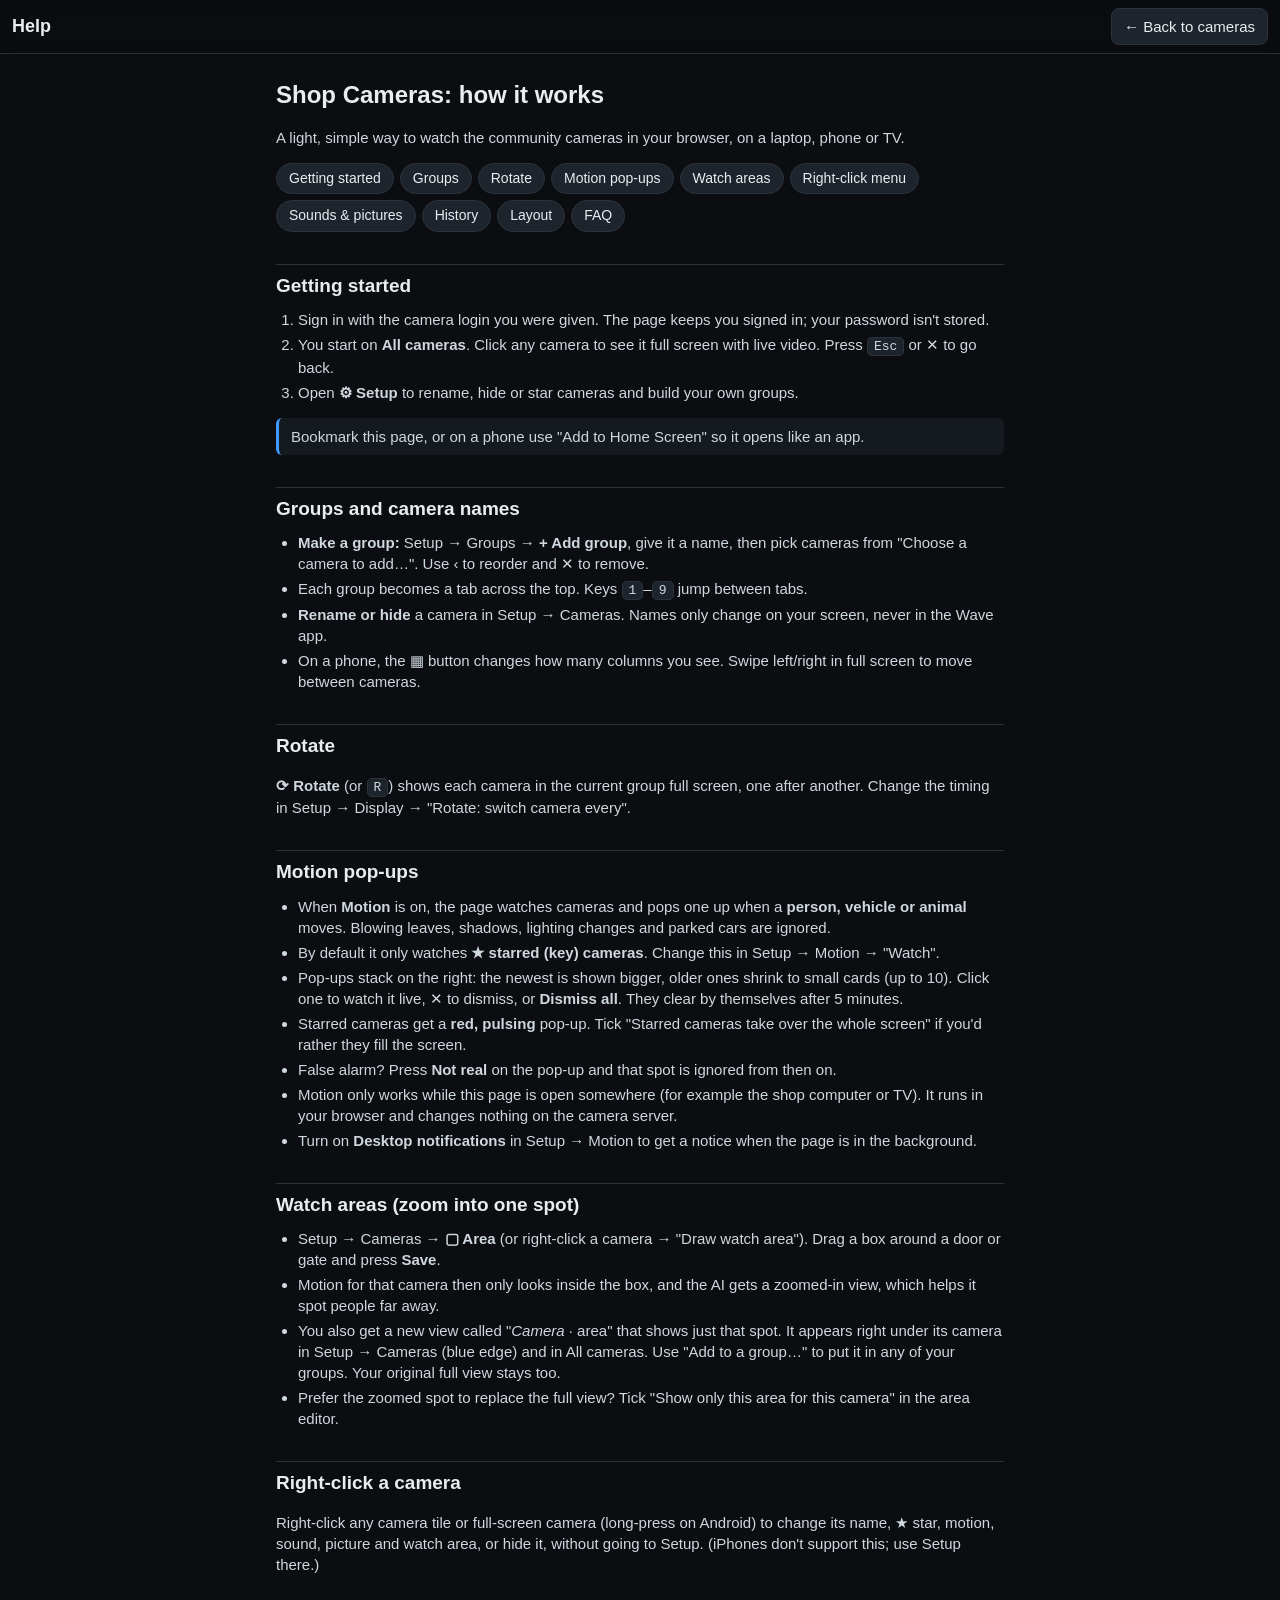
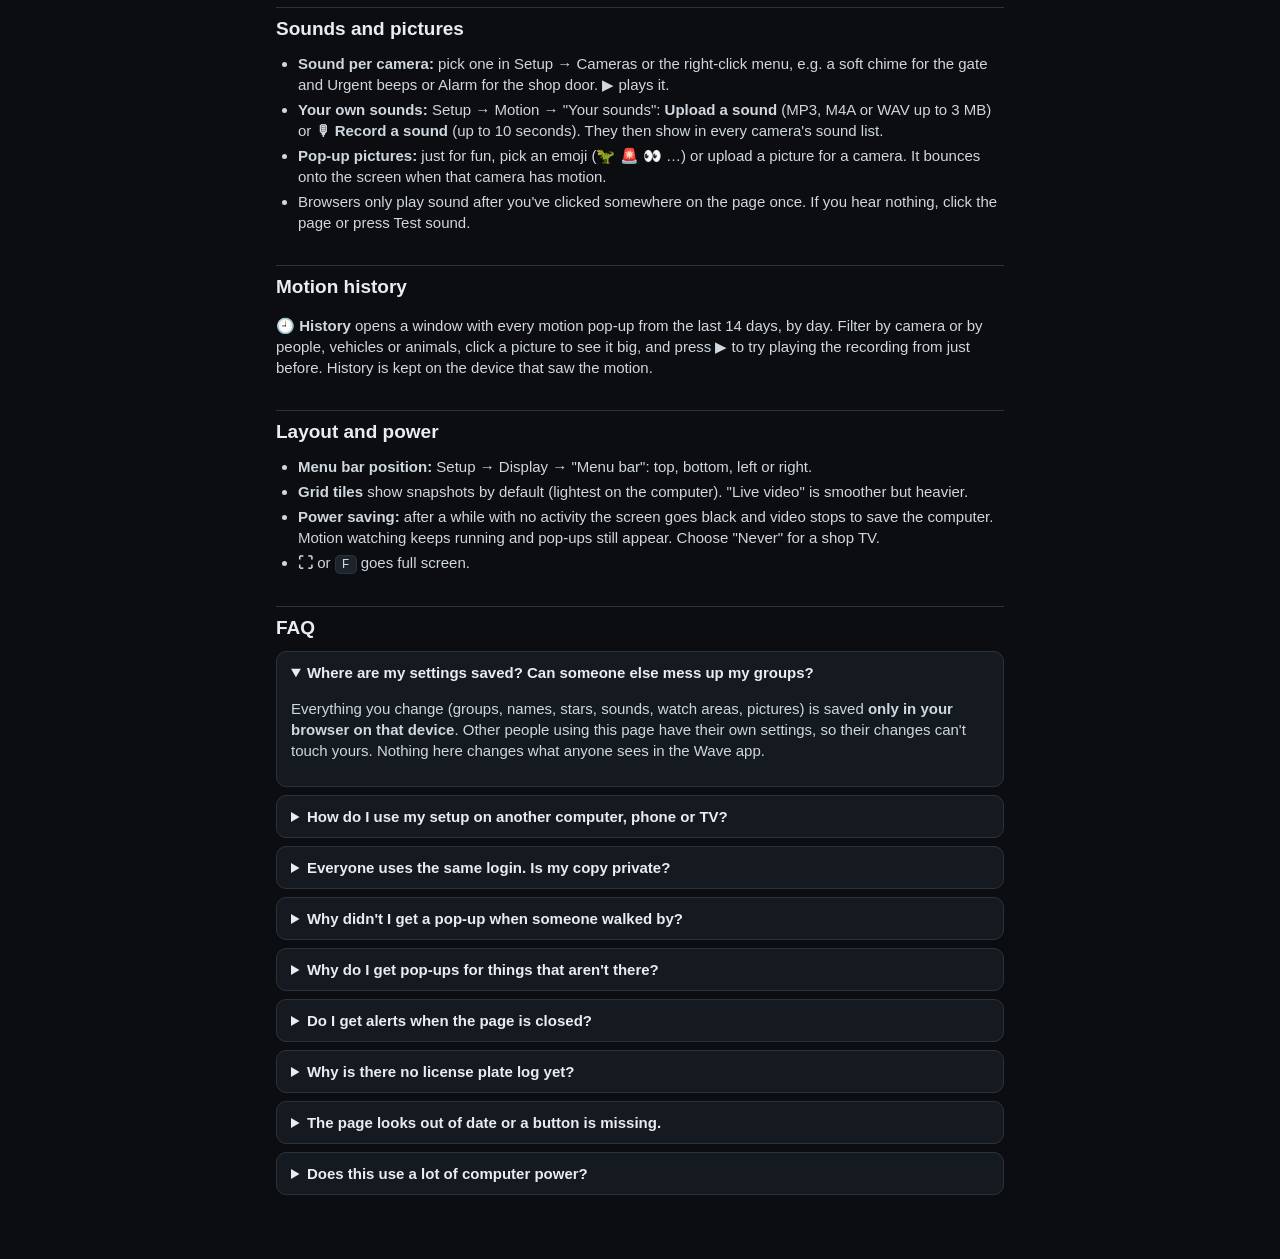
==== help.html @ e05a645a "Add Help and FAQ page, linked from the camera screen and Setup Co-Authored-By: Claude Opus 5.5 <nore" ====
<!doctype html>
<html lang="en">
<head>
<meta charset="utf-8">
<meta name="viewport" content="width=device-width, initial-scale=1, viewport-fit=cover">
<meta name="theme-color" content="#0b0d10">
<title>Help · Shop Cameras</title>
<link rel="stylesheet" href="style.css?v=20261124045635">
<style>
  body { min-height: 100%; }
  .help { max-width: 760px; margin: 0 auto; padding: 16px; padding-bottom: 60px; }
  .help h1 { font-size: 24px; margin: 8px 0 4px; }
  .help h2 { font-size: 19px; margin: 32px 0 10px; padding-top: 8px; border-top: 1px solid var(--line); }
  .help h3 { font-size: 16px; margin: 18px 0 6px; }
  .help p, .help li { color: #cfd7df; }
  .help ul, .help ol { padding-left: 22px; margin: 6px 0; }
  .help li { margin: 4px 0; }
  .help kbd { background: var(--panel-2); border: 1px solid var(--line); border-radius: 5px; padding: 1px 6px; font-size: 13px; }
  .help .toc { display: flex; flex-wrap: wrap; gap: 6px; margin: 12px 0; }
  .help .toc a { background: var(--panel-2); border: 1px solid var(--line); border-radius: 999px; padding: 5px 12px; color: var(--text); text-decoration: none; font-size: 14px; }
  .help .toc a:hover { border-color: var(--accent); }
  .help details { background: var(--panel); border: 1px solid var(--line); border-radius: 10px; padding: 10px 14px; margin: 8px 0; }
  .help summary { cursor: pointer; font-weight: 600; }
  .help details[open] summary { margin-bottom: 6px; }
  .help .note { background: var(--panel); border-left: 3px solid var(--accent); padding: 8px 12px; border-radius: 6px; }
  .help a { color: var(--accent); }
</style>
</head>
<body>
<header class="bar">
  <h2>Help</h2>
  <div class="bar-right"><button type="button" id="back">← Back to cameras</button></div>
</header>
<main class="help">
  <h1>Shop Cameras: how it works</h1>
  <p class="muted">A light, simple way to watch the community cameras in your browser, on a laptop, phone or TV.</p>
  <nav class="toc">
    <a href="#start">Getting started</a><a href="#groups">Groups</a><a href="#rotate">Rotate</a>
    <a href="#motion">Motion pop-ups</a><a href="#areas">Watch areas</a><a href="#menu">Right-click menu</a>
    <a href="#sounds">Sounds &amp; pictures</a><a href="#history">History</a><a href="#layout">Layout</a><a href="#faq">FAQ</a>
  </nav>

  <h2 id="start">Getting started</h2>
  <ol>
    <li>Sign in with the camera login you were given. The page keeps you signed in; your password isn't stored.</li>
    <li>You start on <b>All cameras</b>. Click any camera to see it full screen with live video. Press <kbd>Esc</kbd> or ✕ to go back.</li>
    <li>Open <b>⚙ Setup</b> to rename, hide or star cameras and build your own groups.</li>
  </ol>
  <p class="note">Bookmark this page, or on a phone use "Add to Home Screen" so it opens like an app.</p>

  <h2 id="groups">Groups and camera names</h2>
  <ul>
    <li><b>Make a group:</b> Setup → Groups → <b>+ Add group</b>, give it a name, then pick cameras from "Choose a camera to add…". Use ‹ to reorder and ✕ to remove.</li>
    <li>Each group becomes a tab across the top. Keys <kbd>1</kbd>–<kbd>9</kbd> jump between tabs.</li>
    <li><b>Rename or hide</b> a camera in Setup → Cameras. Names only change on your screen, never in the Wave app.</li>
    <li>On a phone, the ▦ button changes how many columns you see. Swipe left/right in full screen to move between cameras.</li>
  </ul>

  <h2 id="rotate">Rotate</h2>
  <p><b>⟳ Rotate</b> (or <kbd>R</kbd>) shows each camera in the current group full screen, one after another. Change the timing in Setup → Display → "Rotate: switch camera every".</p>

  <h2 id="motion">Motion pop-ups</h2>
  <ul>
    <li>When <b>Motion</b> is on, the page watches cameras and pops one up when a <b>person, vehicle or animal</b> moves. Blowing leaves, shadows, lighting changes and parked cars are ignored.</li>
    <li>By default it only watches <b>★ starred (key) cameras</b>. Change this in Setup → Motion → "Watch".</li>
    <li>Pop-ups stack on the right: the newest is shown bigger, older ones shrink to small cards (up to 10). Click one to watch it live, ✕ to dismiss, or <b>Dismiss all</b>. They clear by themselves after 5 minutes.</li>
    <li>Starred cameras get a <b>red, pulsing</b> pop-up. Tick "Starred cameras take over the whole screen" if you'd rather they fill the screen.</li>
    <li>False alarm? Press <b>Not real</b> on the pop-up and that spot is ignored from then on.</li>
    <li>Motion only works while this page is open somewhere (for example the shop computer or TV). It runs in your browser and changes nothing on the camera server.</li>
    <li>Turn on <b>Desktop notifications</b> in Setup → Motion to get a notice when the page is in the background.</li>
  </ul>

  <h2 id="areas">Watch areas (zoom into one spot)</h2>
  <ul>
    <li>Setup → Cameras → <b>▢ Area</b> (or right-click a camera → "Draw watch area"). Drag a box around a door or gate and press <b>Save</b>.</li>
    <li>Motion for that camera then only looks inside the box, and the AI gets a zoomed-in view, which helps it spot people far away.</li>
    <li>You also get a new view called "<i>Camera</i> · area" that shows just that spot. It appears right under its camera in Setup → Cameras (blue edge) and in All cameras. Use "Add to a group…" to put it in any of your groups. Your original full view stays too.</li>
    <li>Prefer the zoomed spot to replace the full view? Tick "Show only this area for this camera" in the area editor.</li>
  </ul>

  <h2 id="menu">Right-click a camera</h2>
  <p>Right-click any camera tile or full-screen camera (long-press on Android) to change its name, ★ star, motion, sound, picture and watch area, or hide it, without going to Setup. (iPhones don't support this; use Setup there.)</p>

  <h2 id="sounds">Sounds and pictures</h2>
  <ul>
    <li><b>Sound per camera:</b> pick one in Setup → Cameras or the right-click menu, e.g. a soft chime for the gate and Urgent beeps or Alarm for the shop door. ▶ plays it.</li>
    <li><b>Your own sounds:</b> Setup → Motion → "Your sounds": <b>Upload a sound</b> (MP3, M4A or WAV up to 3 MB) or <b>🎙 Record a sound</b> (up to 10 seconds). They then show in every camera's sound list.</li>
    <li><b>Pop-up pictures:</b> just for fun, pick an emoji (🦖 🚨 👀 …) or upload a picture for a camera. It bounces onto the screen when that camera has motion.</li>
    <li>Browsers only play sound after you've clicked somewhere on the page once. If you hear nothing, click the page or press Test sound.</li>
  </ul>

  <h2 id="history">Motion history</h2>
  <p><b>🕘 History</b> opens a window with every motion pop-up from the last 14 days, by day. Filter by camera or by people, vehicles or animals, click a picture to see it big, and press ▶ to try playing the recording from just before. History is kept on the device that saw the motion.</p>

  <h2 id="layout">Layout and power</h2>
  <ul>
    <li><b>Menu bar position:</b> Setup → Display → "Menu bar": top, bottom, left or right.</li>
    <li><b>Grid tiles</b> show snapshots by default (lightest on the computer). "Live video" is smoother but heavier.</li>
    <li><b>Power saving:</b> after a while with no activity the screen goes black and video stops to save the computer. Motion watching keeps running and pop-ups still appear. Choose "Never" for a shop TV.</li>
    <li><b>⛶</b> or <kbd>F</kbd> goes full screen.</li>
  </ul>

  <h2 id="faq">FAQ</h2>
  <details open><summary>Where are my settings saved? Can someone else mess up my groups?</summary>
    <p>Everything you change (groups, names, stars, sounds, watch areas, pictures) is saved <b>only in your browser on that device</b>. Other people using this page have their own settings, so their changes can't touch yours. Nothing here changes what anyone sees in the Wave app.</p>
  </details>
  <details><summary>How do I use my setup on another computer, phone or TV?</summary>
    <p>Setup → Settings storage: type your name and a PIN and press <b>Save my copy to server</b>. On the other device, sign in, type the same name and press <b>Load this name onto this device</b>. Each person gets their own copy, and nobody can replace yours without your PIN. Uploaded sounds and pictures stay on the device you added them on.</p>
  </details>
  <details><summary>Everyone uses the same login. Is my copy private?</summary>
    <p>Others could load a copy of your groups by typing your name, but they can't change or replace your saved copy without your PIN. Because the login is shared, treat the PIN as protection against accidents, not as strong security.</p>
  </details>
  <details><summary>Why didn't I get a pop-up when someone walked by?</summary>
    <p>Check that Motion is on (blue), the camera is starred or "Watch" is set to all cameras, and the camera's Motion box is ticked. People far away can be too small: draw a watch area around where they walk. Setup → Motion → Recent activity shows what the AI saw and why it did or didn't pop up, and "See what the AI sees" tests a camera right away.</p>
  </details>
  <details><summary>Why do I get pop-ups for things that aren't there?</summary>
    <p>Press <b>Not real</b> on the pop-up to ignore that spot. You can also lower the Sensitivity in Setup → Motion, or draw a watch area so only the part you care about is checked.</p>
  </details>
  <details><summary>Do I get alerts when the page is closed?</summary>
    <p>Not yet. Motion is checked by this page while it's open. Keep it open on one computer or TV (power saving still watches for motion). Phone alerts while closed would need a change on the camera server.</p>
  </details>
  <details><summary>Why is there no license plate log yet?</summary>
    <p>The front gate camera can read plates, but that feature is switched off on the Wave server, and the shared login isn't allowed to turn it on. Once the server's administrator enables the camera's analytics plugin, a plate log and alerts for chosen plates can be added here.</p>
  </details>
  <details><summary>The page looks out of date or a button is missing.</summary>
    <p>The page updates itself within 5 minutes of a new version (unless Setup is open). You can also just refresh the page.</p>
  </details>
  <details><summary>Does this use a lot of computer power?</summary>
    <p>Snapshot tiles and motion on starred cameras are light. Live video tiles and watching all cameras use more. If the fan spins up, switch tiles to Snapshots and watch only starred cameras.</p>
  </details>
</main>
<script>document.getElementById('back').onclick = () => { if (window.opener) window.close(); else location.href = './'; };</script>
</body>
</html>
---- style.css ----
:root {
  --bg: #0b0d10;
  --panel: #151a20;
  --panel-2: #1d242c;
  --line: #2a333d;
  --text: #e8edf2;
  --muted: #8b97a3;
  --accent: #3d9bff;
  --alert: #ff3b30;
  --ok: #34c759;
  --warn: #ffcc00;
  color-scheme: dark;
}
* { box-sizing: border-box; }
html, body { margin: 0; height: 100%; background: var(--bg); color: var(--text);
  font: 15px/1.4 -apple-system, BlinkMacSystemFont, "Segoe UI", Roboto, sans-serif; }
[hidden] { display: none !important; }
button, input, select { font: inherit; color: inherit; }
button { background: var(--panel-2); border: 1px solid var(--line); border-radius: 8px;
  padding: 7px 12px; cursor: pointer; white-space: nowrap; }
button:hover { border-color: var(--accent); }
button.primary { background: var(--accent); border-color: var(--accent); color: #fff; font-weight: 600; }
button.danger { border-color: #6b2a2a; color: #ff8a80; }
button.toggle.on { background: var(--accent); border-color: var(--accent); color: #fff; }
input, select { background: var(--bg); border: 1px solid var(--line); border-radius: 8px; padding: 8px 10px; }
input:focus, select:focus { outline: 2px solid var(--accent); outline-offset: -1px; }
.muted { color: var(--muted); }
.error { color: #ff8a80; }
.screen { min-height: 100%; }
.mt { margin-top: 20px; }

/* Login */
#login { display: grid; place-items: center; padding: 16px; }
.card { width: 100%; max-width: 420px; background: var(--panel); border: 1px solid var(--line);
  border-radius: 14px; padding: 24px; display: grid; gap: 14px; }
.card h1 { margin: 0; font-size: 24px; }
.card label { display: grid; gap: 6px; font-weight: 600; }
.card p { margin: 0; }

/* Top bar */
.bar { position: sticky; top: 0; z-index: 5; display: flex; align-items: center; gap: 10px;
  padding: 8px 12px; background: rgba(11,13,16,.92); backdrop-filter: blur(6px);
  border-bottom: 1px solid var(--line); }
.bar h2 { margin: 0; font-size: 18px; }
.bar-right { margin-left: auto; display: flex; gap: 8px; }
.tabs { display: flex; gap: 6px; overflow-x: auto; scrollbar-width: none; min-width: 0; }
.tabs button { border-radius: 999px; }
.tabs button.active { background: var(--text); color: var(--bg); border-color: var(--text); font-weight: 600; }

/* Grid */
#viewer { display: flex; flex-direction: column; height: 100vh; height: 100dvh; }
.grid { flex: 1; display: grid; gap: 4px; padding: 4px; min-height: 0;
  grid-template-columns: repeat(var(--cols, 3), 1fr); grid-auto-rows: 1fr; }
.grid.scroll { overflow-y: auto; grid-auto-rows: auto; }
.grid.scroll .tile { aspect-ratio: 16 / 9; }
.tile { position: relative; background: #000; border-radius: 6px; overflow: hidden; cursor: pointer;
  min-height: 0; border: 2px solid transparent; transition: border-color .2s; }
.tile img, .tile video { width: 100%; height: 100%; object-fit: contain; display: block; }
.tile-label { position: absolute; left: 0; right: 0; bottom: 0; display: flex; align-items: center; gap: 8px;
  padding: 18px 10px 6px; background: linear-gradient(transparent, rgba(0,0,0,.75));
  font-weight: 600; font-size: clamp(12px, 1.3vw, 18px); pointer-events: none; }
.tile-name { overflow: hidden; text-overflow: ellipsis; white-space: nowrap; }
.tile-dot { width: 8px; height: 8px; border-radius: 50%; background: var(--muted); flex: none; }
.tile.ok .tile-dot { background: var(--ok); }
.tile.err .tile-dot { background: var(--alert); }
.tile.motion { border-color: var(--warn); }
.empty { grid-column: 1 / -1; align-self: center; text-align: center; color: var(--muted); padding: 40px; }
.status { position: fixed; left: 50%; bottom: 16px; transform: translateX(-50%); background: var(--panel-2);
  border: 1px solid var(--line); padding: 8px 14px; border-radius: 999px; z-index: 30; }

/* Single camera */
.single { position: fixed; inset: 0; background: #000; z-index: 20; }
.single video, .single img { position: absolute; inset: 0; width: 100%; height: 100%; object-fit: contain; }
.single img { z-index: 1; }
.single video { z-index: 2; opacity: 0; }
.single video.show { opacity: 1; }
.single-top { z-index: 3; position: absolute; top: 0; left: 0; right: 0; display: flex; align-items: center; gap: 8px;
  padding: 10px 12px; background: linear-gradient(rgba(0,0,0,.7), transparent); }
.single-name { font-size: clamp(16px, 2.2vw, 30px); font-weight: 700; }
.spacer { flex: 1; }
.single-top button { background: rgba(0,0,0,.5); font-size: 18px; }
.badge { background: var(--alert); color: #fff; padding: 3px 10px; border-radius: 999px; font-weight: 700; }

/* Setup */
.setup-body { max-width: 980px; margin: 0 auto; padding: 16px; display: grid; gap: 16px; }
.panel { background: var(--panel); border: 1px solid var(--line); border-radius: 12px; padding: 16px; }
.panel h3 { margin: 0 0 6px; }
.panel p { margin: 0 0 12px; }
.row-fields { display: flex; flex-wrap: wrap; gap: 16px; }
.row-fields label { display: grid; gap: 6px; font-weight: 600; }
.row-btns { display: flex; flex-wrap: wrap; gap: 10px; align-items: center; }
.filter { width: 100%; margin-bottom: 10px; }

.group { border: 1px solid var(--line); border-radius: 10px; padding: 12px; margin-bottom: 10px; background: var(--panel-2); }
.group-head { display: flex; flex-wrap: wrap; gap: 8px; align-items: center; }
.group-head input.gname { flex: 1; min-width: 160px; font-weight: 600; }
.group-cams { display: flex; flex-wrap: wrap; gap: 6px; margin-top: 10px; }
.chip { display: inline-flex; align-items: center; gap: 6px; background: var(--bg); border: 1px solid var(--line);
  border-radius: 999px; padding: 4px 6px 4px 10px; font-size: 13px; }
.chip button { padding: 0 6px; border: 0; background: transparent; color: var(--muted); }
.group-add { margin-top: 10px; display: flex; gap: 8px; flex-wrap: wrap; }
.group-add select { flex: 1; min-width: 180px; }

.cam-table { display: grid; gap: 6px; max-height: 60vh; overflow-y: auto; }
.cam-row { display: grid; grid-template-columns: 96px 1fr auto auto; gap: 10px; align-items: center;
  padding: 6px; border-radius: 8px; background: var(--panel-2); }
.cam-row img { width: 96px; height: 54px; object-fit: cover; border-radius: 4px; background: #000; }
.cam-row .names { display: grid; gap: 4px; min-width: 0; }
.cam-row .names input { width: 100%; }
.cam-row .orig { font-size: 12px; color: var(--muted); }
.cam-row label { display: flex; align-items: center; gap: 4px; font-size: 13px; white-space: nowrap; }
.cam-row.hidden-cam { opacity: .5; }

}
.tile.offline { opacity: .45; }

.cam-row .flags { display: grid; gap: 4px; }
.row-fields label.check { display: flex; align-items: center; gap: 6px; align-self: end; padding-bottom: 8px; }
#btnTestAlert { align-self: end; }

/* Motion pop-ups */
.popups { position: fixed; right: 12px; top: 64px; bottom: 12px; z-index: 25; display: flex; flex-direction: column; gap: 6px;
  width: min(360px, 40vw); pointer-events: none; overflow-y: auto; scrollbar-width: none; }
.popups::-webkit-scrollbar { display: none; }
.popup { pointer-events: auto; background: #000; border: 3px solid var(--warn); border-radius: 10px; overflow: hidden;
  cursor: pointer; box-shadow: 0 8px 30px rgba(0,0,0,.6); }
.popup.key { border-color: var(--alert); }
.popup canvas { display: block; width: 100%; height: auto; }
.popup-bar { display: flex; align-items: center; gap: 8px; padding: 6px 8px; background: rgba(0,0,0,.85); font-weight: 600; }
.popup-name { overflow: hidden; text-overflow: ellipsis; white-space: nowrap; }
.popup-label { color: var(--warn); white-space: nowrap; }
.popup-x { padding: 2px 8px; }
.popup.flash { animation: pop .5s ease-out; }
@keyframes pop { from { transform: scale(1.04); box-shadow: 0 0 0 6px rgba(255,204,0,.5); } to { transform: none; } }

/* Key camera full-screen alert */
.single.alerting::after { content: ""; position: absolute; inset: 0; z-index: 4; pointer-events: none;
  border: 8px solid var(--alert); animation: alertPulse 1s ease-in-out infinite; }
.single.alerting .badge { font-size: clamp(16px, 2vw, 26px); }
@keyframes alertPulse { 50% { border-color: rgba(255,59,48,.25); } }

/* ---------- Phones and touch ---------- */
html { -webkit-text-size-adjust: 100%; }
body { overscroll-behavior: none; }
button { touch-action: manipulation; -webkit-tap-highlight-color: transparent; }
.bar { padding-top: max(8px, env(safe-area-inset-top)); padding-left: max(12px, env(safe-area-inset-left));
  padding-right: max(12px, env(safe-area-inset-right)); }
.tabs { flex: 1; -webkit-overflow-scrolling: touch; }
.grid { padding-left: max(4px, env(safe-area-inset-left)); padding-right: max(4px, env(safe-area-inset-right));
  padding-bottom: max(4px, env(safe-area-inset-bottom)); }
.grid.scroll { overflow-y: auto; -webkit-overflow-scrolling: touch; align-content: start; }
.grid.scroll .tile { aspect-ratio: 4 / 3; }
.grid.phone .tile img, .grid.phone .tile video { object-fit: cover; }
.single-top { padding-top: max(10px, env(safe-area-inset-top)); padding-left: max(12px, env(safe-area-inset-left));
  padding-right: max(12px, env(safe-area-inset-right)); }
.popups { bottom: max(12px, env(safe-area-inset-bottom)); right: max(12px, env(safe-area-inset-right)); }
.popups:not(:has(.popup)) { bottom: auto; }

@media (hover: none) {
  .tile { border-width: 2px; }
  button:hover { border-color: var(--line); }
}

@media (max-width: 760px), (max-height: 500px) {
  .bar { gap: 6px; padding-bottom: 6px; }
  .bar .lbl { display: none; }
  .bar-right { gap: 6px; }
  .bar-right button { min-width: 40px; min-height: 38px; padding: 6px 10px; font-size: 17px; }
  .tabs button { min-height: 38px; font-size: 14px; padding: 6px 12px; }
  .tile-label { font-size: 13px; padding: 14px 8px 5px; }
  .grid { gap: 3px; padding-top: 3px; }
  .single-top button { min-width: 44px; min-height: 44px; }
  .single-top #singlePrev, .single-top #singleNext { display: none; }
  .single-name { font-size: 18px; }
  .popups { width: min(250px, 62vw); gap: 5px; top: 56px; }
  .popup-bar { font-size: 13px; padding: 4px 6px; }
  .setup-body { padding: 10px; gap: 10px; }
  .panel { padding: 12px; }
  .row-fields { gap: 12px; }
  .row-fields label { width: 100%; }
  .row-fields label.check { width: auto; padding-bottom: 0; }
  .row-fields select { width: 100%; }
  input, select { font-size: 16px; }   /* stops iOS zooming into fields */
  .cam-row { display: flex; flex-wrap: wrap; gap: 8px; }
  .cam-row img { width: 80px; height: 60px; }
  .cam-row .names { flex: 1; min-width: 150px; }
  .cam-row .flags { display: flex; gap: 14px; }
  .cam-row > label, .cam-row .flags label { min-height: 32px; }
  .cam-row .flags, .cam-row > label { margin-left: 88px; }
  .cam-row > label { margin-left: 0; }
  .group-head input.gname { min-width: 100%; }
}

.grid.scroll { grid-auto-rows: var(--rowH, 200px); }
.grid.scroll .tile { aspect-ratio: auto; }
@media (max-width: 520px) and (orientation: portrait) {
  .bar { flex-wrap: wrap; }
  .bar-right { order: 1; margin-left: auto; }
  .tabs { order: 2; flex-basis: 100%; }
}

.motion-log { margin-top: 8px; max-height: 260px; overflow-y: auto; font-size: 13px; display: grid; gap: 2px; }
.log-row { color: var(--muted); padding: 3px 6px; border-radius: 4px; }
.log-row.hit { color: var(--text); background: rgba(255,204,0,.12); }
summary { cursor: pointer; font-weight: 600; }

.popup-time { color: var(--muted); font-size: 12px; white-space: nowrap; font-weight: 500; }
.popups-clear { pointer-events: auto; align-self: flex-end; background: rgba(0,0,0,.8); }
.popup-ignore { padding: 2px 8px; font-size: 12px; }
.ai-canvas { display: block; width: 100%; height: auto; margin-top: 10px; border-radius: 8px; background: #000; }
#aiTest select { flex: 1; min-width: 180px; }

/* Power saving */
.sleep { position: fixed; inset: 0; z-index: 22; background: #000; display: grid; place-items: center; text-align: center;
  color: #5c6670; font-size: 15px; line-height: 1.6; cursor: none; }
.sleep-title { font-size: 20px; font-weight: 700; color: #7b8792; }

/* Watch areas */
.stage { position: absolute; inset: 0; }
.stage.zoomed { inset: auto; left: 50%; top: 50%; transform: translate(-50%, -50%); overflow: hidden;
  width: min(100vw, calc(100vh * var(--ar))); height: min(100vh, calc(100vw / var(--ar))); }
.stage.zoomed > img, .stage.zoomed > video { inset: auto; left: var(--zl); top: var(--zt); width: var(--zw); height: var(--zh); object-fit: fill; }
.carea { padding: 4px 10px; font-size: 13px; }
.carea.on { border-color: var(--accent); color: var(--accent); }
.zone-ed { position: fixed; inset: 0; z-index: 30; background: rgba(0,0,0,.8); display: grid; place-items: center; padding: 12px; }
.zone-card { width: min(1000px, 100%); max-height: 100%; overflow: auto; background: var(--panel); border: 1px solid var(--line);
  border-radius: 12px; padding: 14px; display: grid; gap: 10px; }
.zone-head { display: flex; flex-wrap: wrap; gap: 8px; align-items: center; }
.zone-card p { margin: 0; }
.zone-stage { position: relative; width: 100%; aspect-ratio: 4 / 3; max-height: 70vh; margin: 0 auto; background: #000;
  touch-action: none; cursor: crosshair; user-select: none; -webkit-user-select: none; border-radius: 6px; overflow: hidden; }
.zone-stage img { position: absolute; inset: 0; width: 100%; height: 100%; object-fit: fill; pointer-events: none; -webkit-user-drag: none; }
.zone-rect { position: absolute; border: 3px solid var(--warn); box-shadow: 0 0 0 9999px rgba(0,0,0,.55); pointer-events: none; }
.zone-card label.check { display: flex; gap: 8px; align-items: center; }

.csound { display: inline-flex; gap: 4px; align-items: center; }
.csound select { padding: 4px 6px; font-size: 13px; max-width: 190px; }
.cplay { padding: 4px 8px; font-size: 12px; }
.upload-btn { display: inline-block; background: var(--panel-2); border: 1px solid var(--line); border-radius: 8px; padding: 7px 12px; cursor: pointer; }
.upload-btn:hover { border-color: var(--accent); }

/* Pop-up stack: newest picture-in-picture, older ones as compact cards */
.popup { flex: none; }
.popup.key { animation: keyPulse 1.2s ease-in-out infinite; }
@keyframes keyPulse { 50% { border-color: rgba(255,59,48,.35); box-shadow: 0 0 0 4px rgba(255,59,48,.35), 0 8px 30px rgba(0,0,0,.6); } }
.popup ~ .popup { display: grid; grid-template-columns: 96px 1fr; align-items: center; border-width: 2px; }
.popup ~ .popup canvas { width: 96px; height: 54px; object-fit: cover; }
.popup ~ .popup .popup-bar { flex-wrap: wrap; row-gap: 0; padding: 3px 6px; font-size: 12px; background: none; }
.popup ~ .popup .popup-bar .spacer { display: none; }
.popup ~ .popup .popup-name { flex: 1 1 100%; }
.popup ~ .popup .popup-ignore { padding: 1px 6px; font-size: 11px; }
.popup ~ .popup .popup-x { padding: 1px 6px; margin-left: auto; }
.popups-clear { flex: none; }

/* Menu bar position (Setup → Display) */
body[data-bar="bottom"] #viewer { flex-direction: column-reverse; }
body[data-bar="bottom"] #viewer .bar { border-bottom: 0; border-top: 1px solid var(--line);
  padding-bottom: max(8px, env(safe-area-inset-bottom)); padding-top: 8px; }
body[data-bar="bottom"] .popups { top: 12px; bottom: 72px; }
body[data-bar="left"] #viewer { flex-direction: row; }
body[data-bar="right"] #viewer { flex-direction: row-reverse; }
body[data-bar="left"] #viewer .bar, body[data-bar="right"] #viewer .bar {
  flex-direction: column; align-items: stretch; flex-wrap: nowrap; width: clamp(64px, 16vw, 180px); flex: none;
  border-bottom: 0; overflow-y: auto; scrollbar-width: none; }
body[data-bar="left"] #viewer .bar { border-right: 1px solid var(--line); }
body[data-bar="right"] #viewer .bar { border-left: 1px solid var(--line); }
body[data-bar="left"] #viewer .tabs, body[data-bar="right"] #viewer .tabs { flex-direction: column; flex: 1 1 auto; overflow-y: auto; order: 0; flex-basis: auto; }
body[data-bar="left"] #viewer .tabs button, body[data-bar="right"] #viewer .tabs button { border-radius: 10px; text-align: left; white-space: normal; }
body[data-bar="left"] #viewer .bar-right, body[data-bar="right"] #viewer .bar-right { flex-direction: column; margin: 0; order: 0; }
body[data-bar="left"] #viewer .bar-right button, body[data-bar="right"] #viewer .bar-right button { text-align: left; }
body[data-bar="left"] #viewer .grid, body[data-bar="right"] #viewer .grid { flex: 1; min-width: 0; }
body[data-bar="right"] .popups { right: calc(clamp(64px, 16vw, 180px) + 12px); top: 12px; }

/* Right-click camera menu */
.cam-menu { position: fixed; z-index: 40; width: min(330px, calc(100vw - 16px)); background: var(--panel); border: 1px solid var(--line);
  border-radius: 12px; padding: 10px 12px; box-shadow: 0 12px 40px rgba(0,0,0,.6); display: grid; gap: 8px; font-size: 14px; }
.cm-title { font-weight: 700; font-size: 15px; }
.cm-row { display: grid; grid-template-columns: 64px 1fr; align-items: center; gap: 8px; }
.cm-row input[type=text], .cm-row select { width: 100%; min-width: 0; }
.cm-check { grid-template-columns: auto 1fr; justify-content: start; }
.cm-inline { display: flex; gap: 4px; min-width: 0; }
.cm-inline select { flex: 1; }
.cm-btns { display: flex; flex-wrap: wrap; gap: 6px; }
.cm-btns button { padding: 5px 10px; font-size: 13px; }

/* Recording + pictures */
#soundRec.rec { border-color: var(--alert); color: var(--alert); }
.pic-chip img { width: 36px; height: 36px; object-fit: cover; border-radius: 6px; }
.cpic { padding: 4px 6px; font-size: 13px; max-width: 170px; }
.fun-pic { position: fixed; z-index: 30; left: 50%; top: 50%; transform: translate(-50%, -50%); max-width: min(60vw, 520px);
  background: rgba(0,0,0,.85); border: 3px solid var(--warn); border-radius: 16px; padding: 10px; text-align: center; cursor: pointer;
  box-shadow: 0 20px 60px rgba(0,0,0,.7); }
.fun-pic img { display: block; max-width: 100%; max-height: 50vh; margin: 0 auto; border-radius: 10px; }
.fun-cap { margin-top: 6px; font-weight: 700; color: var(--warn); }
.fun-pic.in { animation: funIn .6s cubic-bezier(.2, 1.6, .4, 1); }
@keyframes funIn { from { transform: translate(-50%, -50%) scale(.2) rotate(-12deg); opacity: 0; } to { transform: translate(-50%, -50%) scale(1); opacity: 1; } }

.area-row { margin-left: 24px; border-left: 3px solid var(--accent); padding-left: 8px; }
.area-row .area-btns { display: flex; gap: 6px; }
.area-row select { padding: 4px 6px; font-size: 13px; }
.flash-row { animation: flashRow 1.6s ease-out; }
@keyframes flashRow { from { background: rgba(64,156,255,.35); } to { background: transparent; } }
.fun-emoji { font-size: min(40vmin, 260px); line-height: 1.1; padding: 0 20px; }
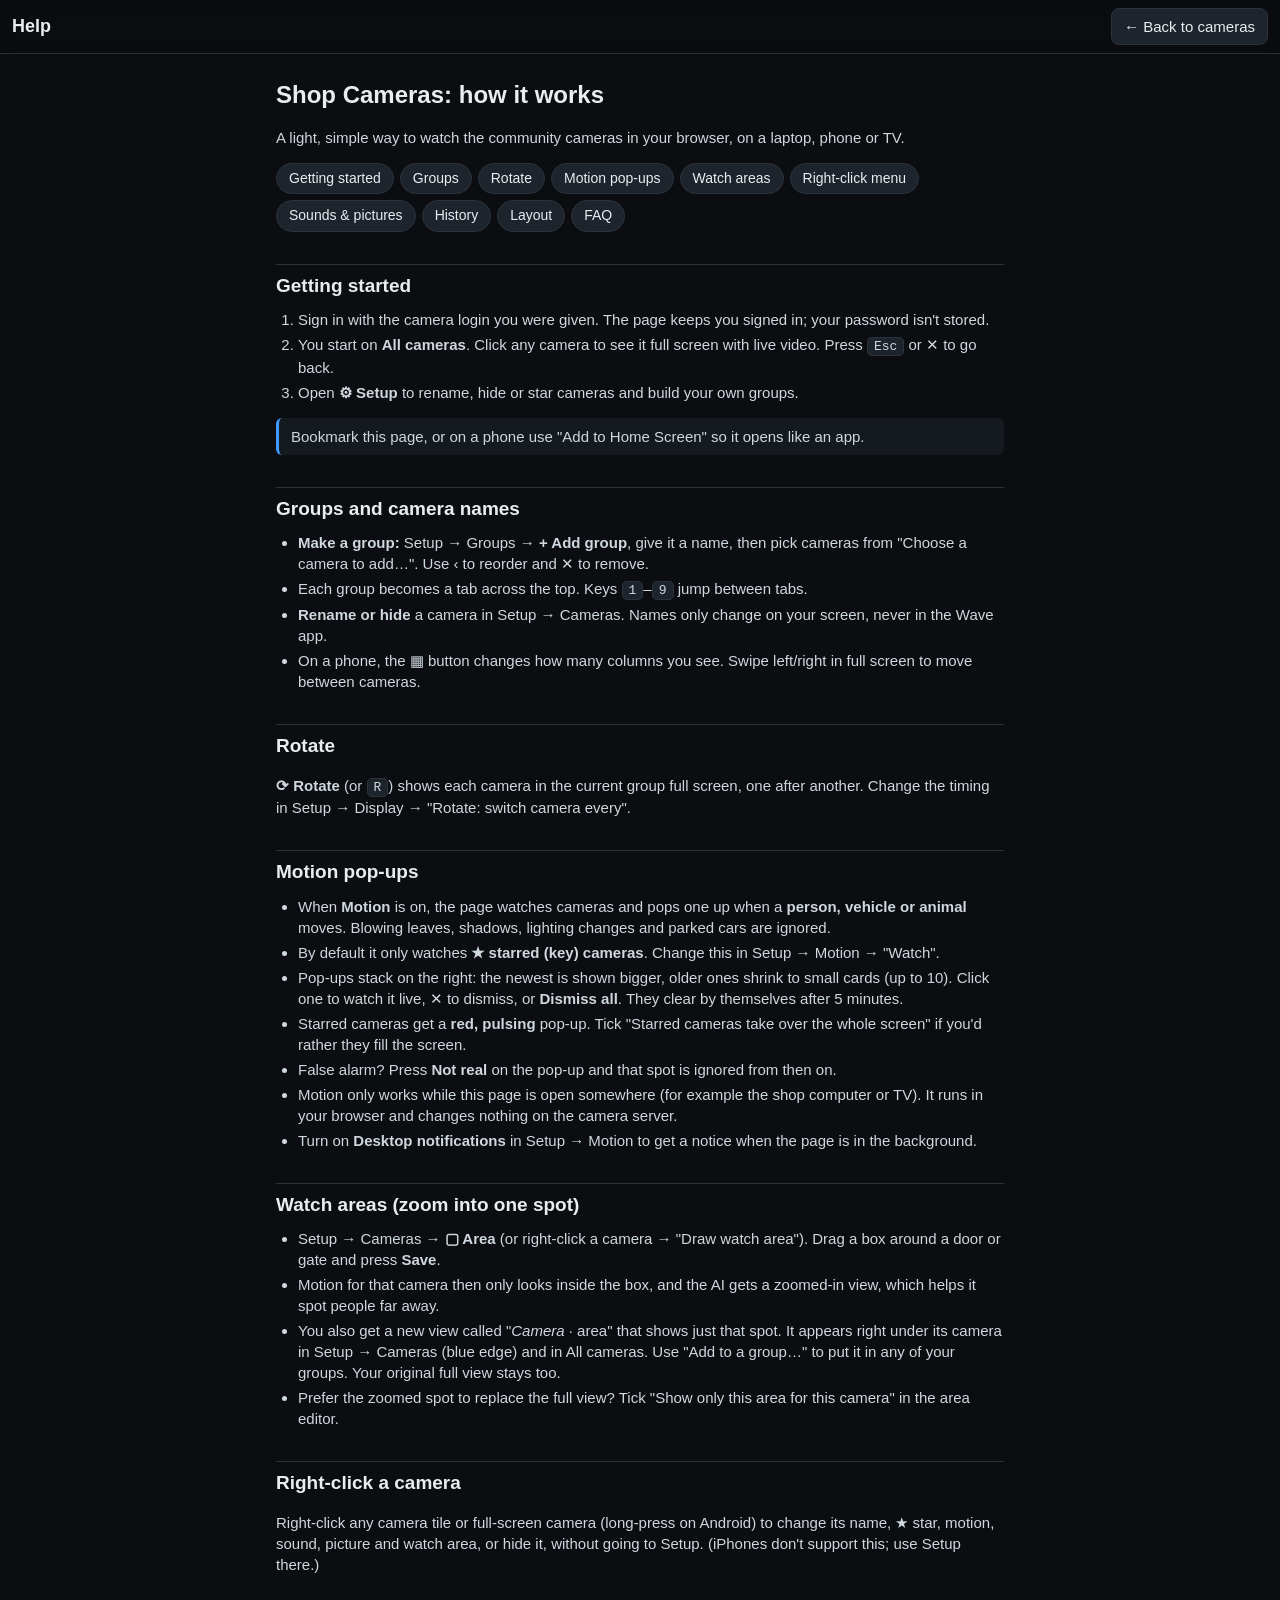
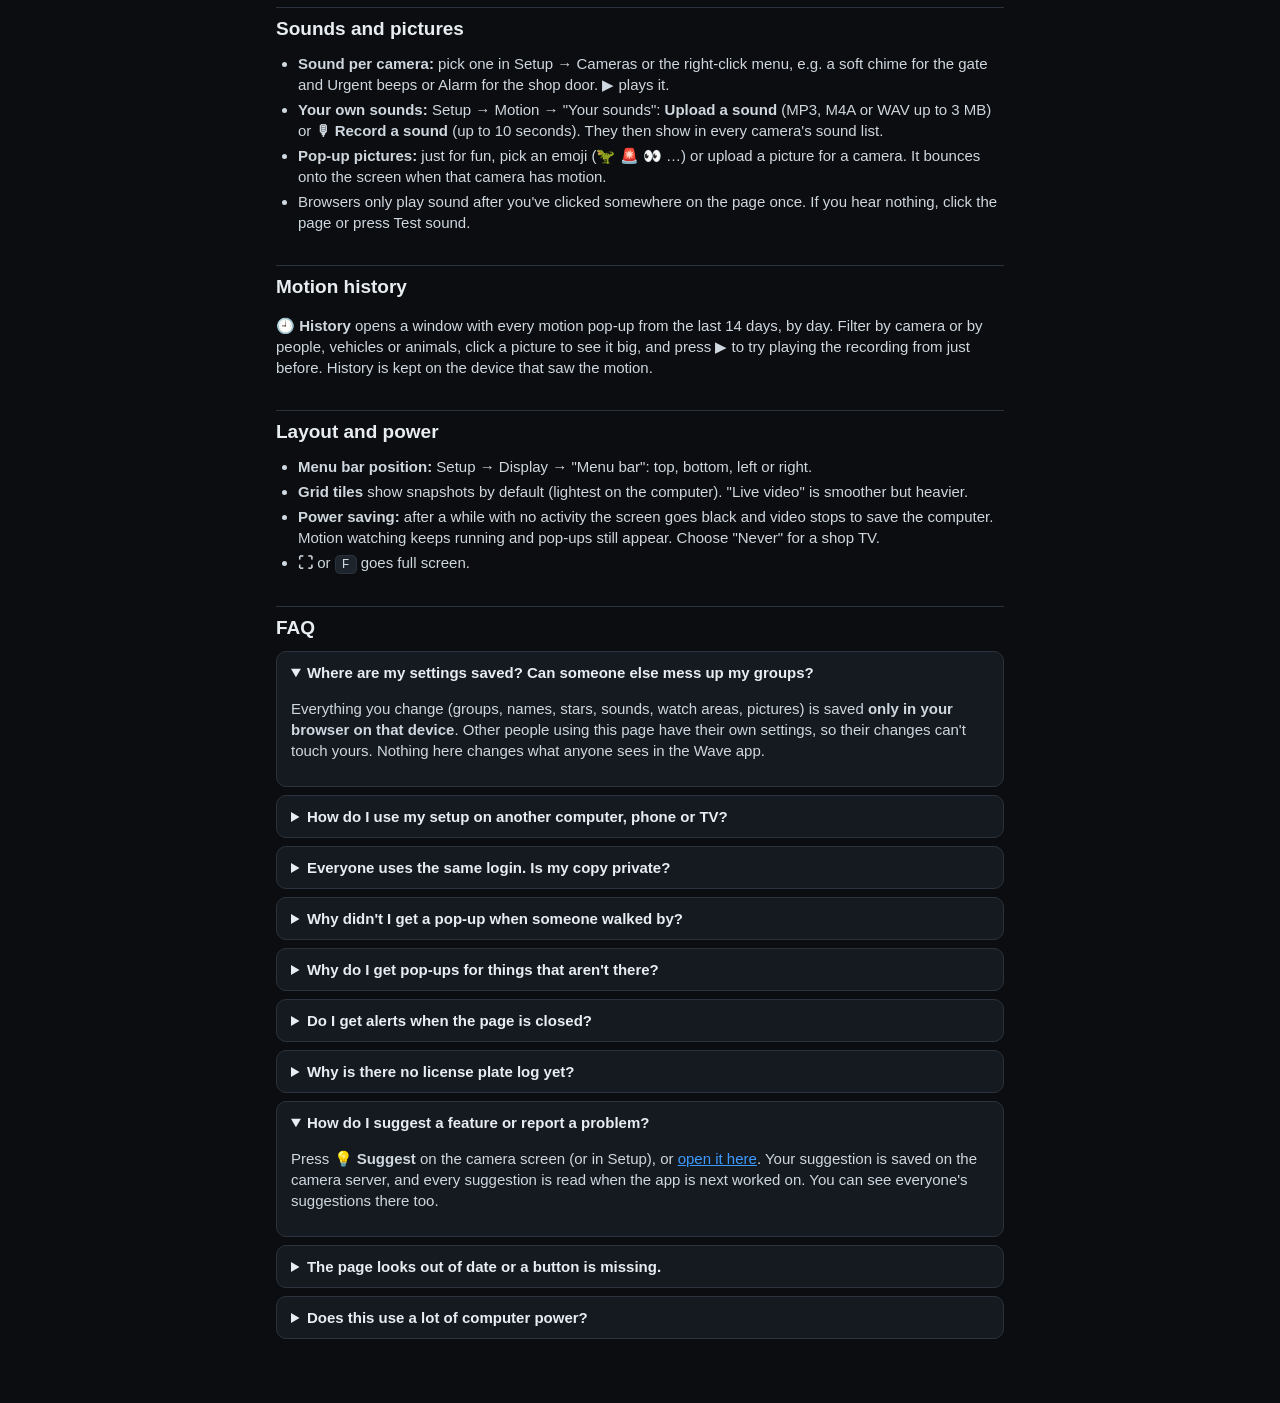
==== commit 9f174bbe: "Suggest a feature or change: saved per suggestion as server Stored Files, with a shared list Co-Auth" ====
--- a/help.html
+++ b/help.html
@@ -5,7 +5,7 @@
 <meta name="viewport" content="width=device-width, initial-scale=1, viewport-fit=cover">
 <meta name="theme-color" content="#0b0d10">
 <title>Help · Shop Cameras</title>
-<link rel="stylesheet" href="style.css?v=20261124045635">
+<link rel="stylesheet" href="style.css?v=20261124050338">
 <style>
   body { min-height: 100%; }
   .help { max-width: 760px; margin: 0 auto; padding: 16px; padding-bottom: 60px; }
@@ -122,6 +122,9 @@
   <details><summary>Why is there no license plate log yet?</summary>
     <p>The front gate camera can read plates, but that feature is switched off on the Wave server, and the shared login isn't allowed to turn it on. Once the server's administrator enables the camera's analytics plugin, a plate log and alerts for chosen plates can be added here.</p>
   </details>
+  <details open><summary>How do I suggest a feature or report a problem?</summary>
+    <p>Press <b>💡 Suggest</b> on the camera screen (or in Setup), or <a href="./#suggest">open it here</a>. Your suggestion is saved on the camera server, and every suggestion is read when the app is next worked on. You can see everyone's suggestions there too.</p>
+  </details>
   <details><summary>The page looks out of date or a button is missing.</summary>
     <p>The page updates itself within 5 minutes of a new version (unless Setup is open). You can also just refresh the page.</p>
   </details>
--- a/style.css
+++ b/style.css
@@ -301,3 +301,12 @@
 .flash-row { animation: flashRow 1.6s ease-out; }
 @keyframes flashRow { from { background: rgba(64,156,255,.35); } to { background: transparent; } }
 .fun-emoji { font-size: min(40vmin, 260px); line-height: 1.1; padding: 0 20px; }
+
+/* Suggestions */
+.sg-card { width: min(720px, 100%); display: grid; gap: 10px; }
+.sg-form { display: grid; gap: 10px; }
+.sg-form textarea { width: 100%; font: inherit; color: inherit; background: var(--panel-2); border: 1px solid var(--line); border-radius: 8px; padding: 8px 10px; resize: vertical; }
+.sg-list { display: grid; gap: 8px; }
+.sg-item { background: var(--panel-2); border: 1px solid var(--line); border-radius: 8px; padding: 8px 10px; }
+.sg-head { font-size: 12px; color: var(--muted); margin-bottom: 2px; }
+.sg-text { white-space: pre-wrap; word-break: break-word; }
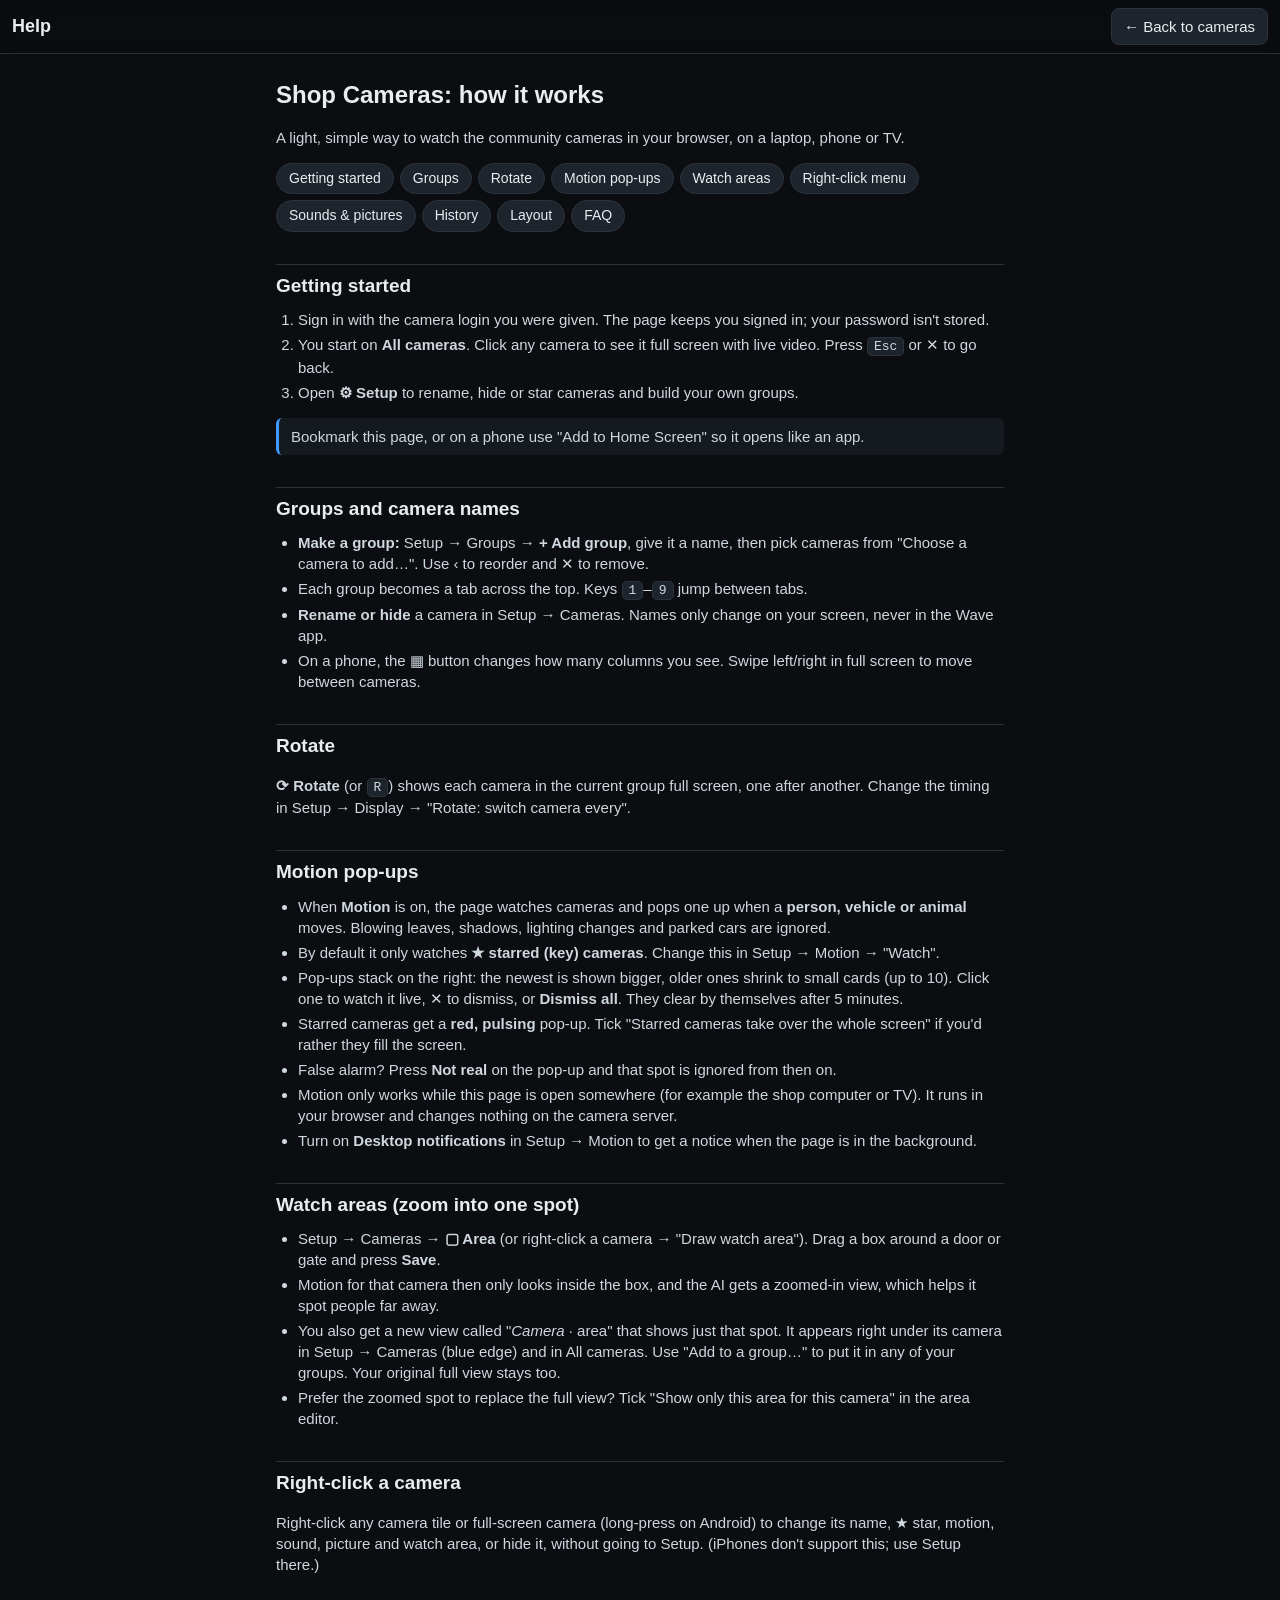
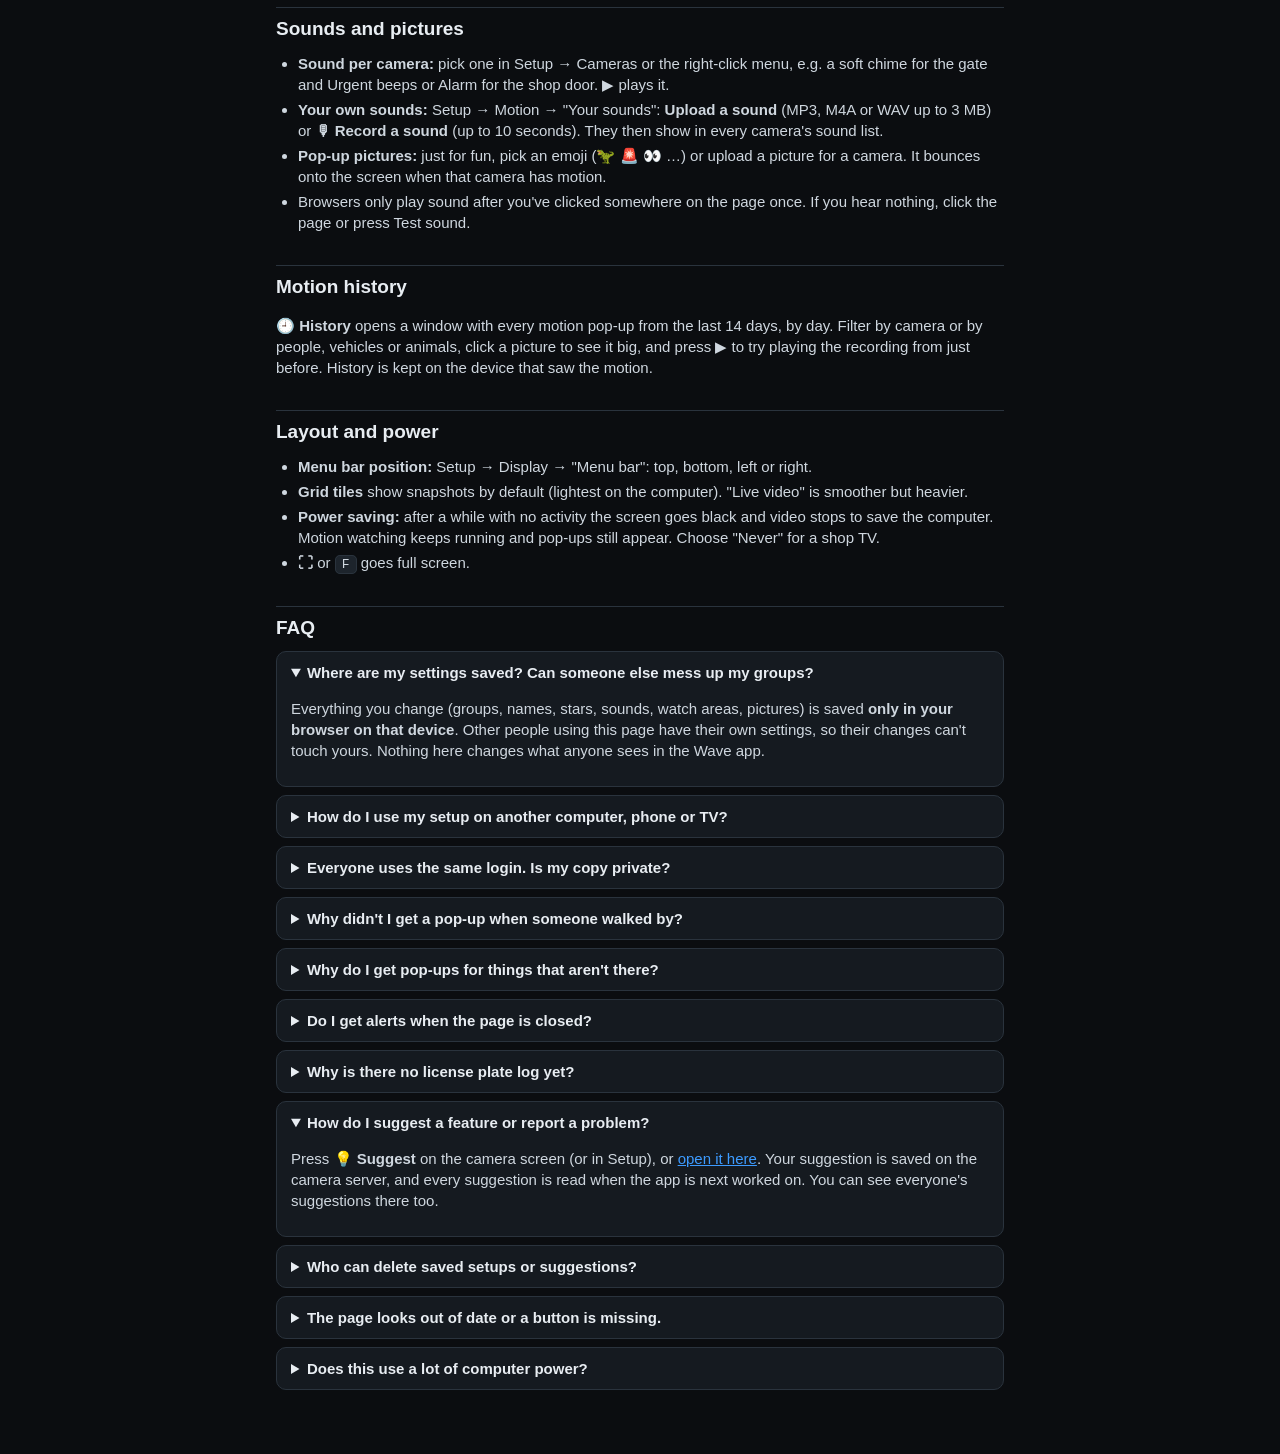
==== commit d29b0312: "Owner tools: passphrase-protected panel to delete any app file on the server and set suggestion stat" ====
--- a/help.html
+++ b/help.html
@@ -5,7 +5,7 @@
 <meta name="viewport" content="width=device-width, initial-scale=1, viewport-fit=cover">
 <meta name="theme-color" content="#0b0d10">
 <title>Help · Shop Cameras</title>
-<link rel="stylesheet" href="style.css?v=20261124050338">
+<link rel="stylesheet" href="style.css?v=20261124051530">
 <style>
   body { min-height: 100%; }
   .help { max-width: 760px; margin: 0 auto; padding: 16px; padding-bottom: 60px; }
@@ -125,6 +125,9 @@
   <details open><summary>How do I suggest a feature or report a problem?</summary>
     <p>Press <b>💡 Suggest</b> on the camera screen (or in Setup), or <a href="./#suggest">open it here</a>. Your suggestion is saved on the camera server, and every suggestion is read when the app is next worked on. You can see everyone's suggestions there too.</p>
   </details>
+  <details><summary>Who can delete saved setups or suggestions?</summary>
+    <p>The app's owner. Setup → Owner tools, unlocked with the owner passphrase, can remove any saved setup (whatever its PIN), old files and suggestions, and mark suggestions Accepted or Not accepted.</p>
+  </details>
   <details><summary>The page looks out of date or a button is missing.</summary>
     <p>The page updates itself within 5 minutes of a new version (unless Setup is open). You can also just refresh the page.</p>
   </details>
--- a/style.css
+++ b/style.css
@@ -310,3 +310,18 @@
 .sg-item { background: var(--panel-2); border: 1px solid var(--line); border-radius: 8px; padding: 8px 10px; }
 .sg-head { font-size: 12px; color: var(--muted); margin-bottom: 2px; }
 .sg-text { white-space: pre-wrap; word-break: break-word; }
+.sg-badge { display: inline-block; font-size: 11px; font-weight: 700; padding: 1px 7px; border-radius: 999px; margin-right: 6px; border: 1px solid var(--line); }
+.sg-badge.pending { color: var(--muted); }
+.sg-badge.accepted { color: var(--ok); border-color: var(--ok); }
+.sg-badge.rejected { color: var(--alert); border-color: var(--alert); }
+.sg-note { margin-top: 4px; font-size: 13px; color: var(--muted); font-style: italic; }
+
+/* Owner tools */
+#ownPanel summary { cursor: pointer; }
+#ownPanel[open] summary { margin-bottom: 8px; }
+#ownTools .row-btns label { display: flex; flex-direction: column; gap: 4px; flex: 1 1 260px; }
+.own-files { display: grid; gap: 6px; margin-top: 10px; }
+.own-row { display: flex; flex-wrap: wrap; gap: 8px; align-items: center; justify-content: space-between; background: var(--panel-2); border: 1px solid var(--line); border-radius: 8px; padding: 8px 10px; }
+.own-t { min-width: 0; flex: 1 1 260px; word-break: break-word; }
+.own-btns { display: flex; flex-wrap: wrap; gap: 6px; }
+.own-btns button { padding: 4px 10px; font-size: 13px; }
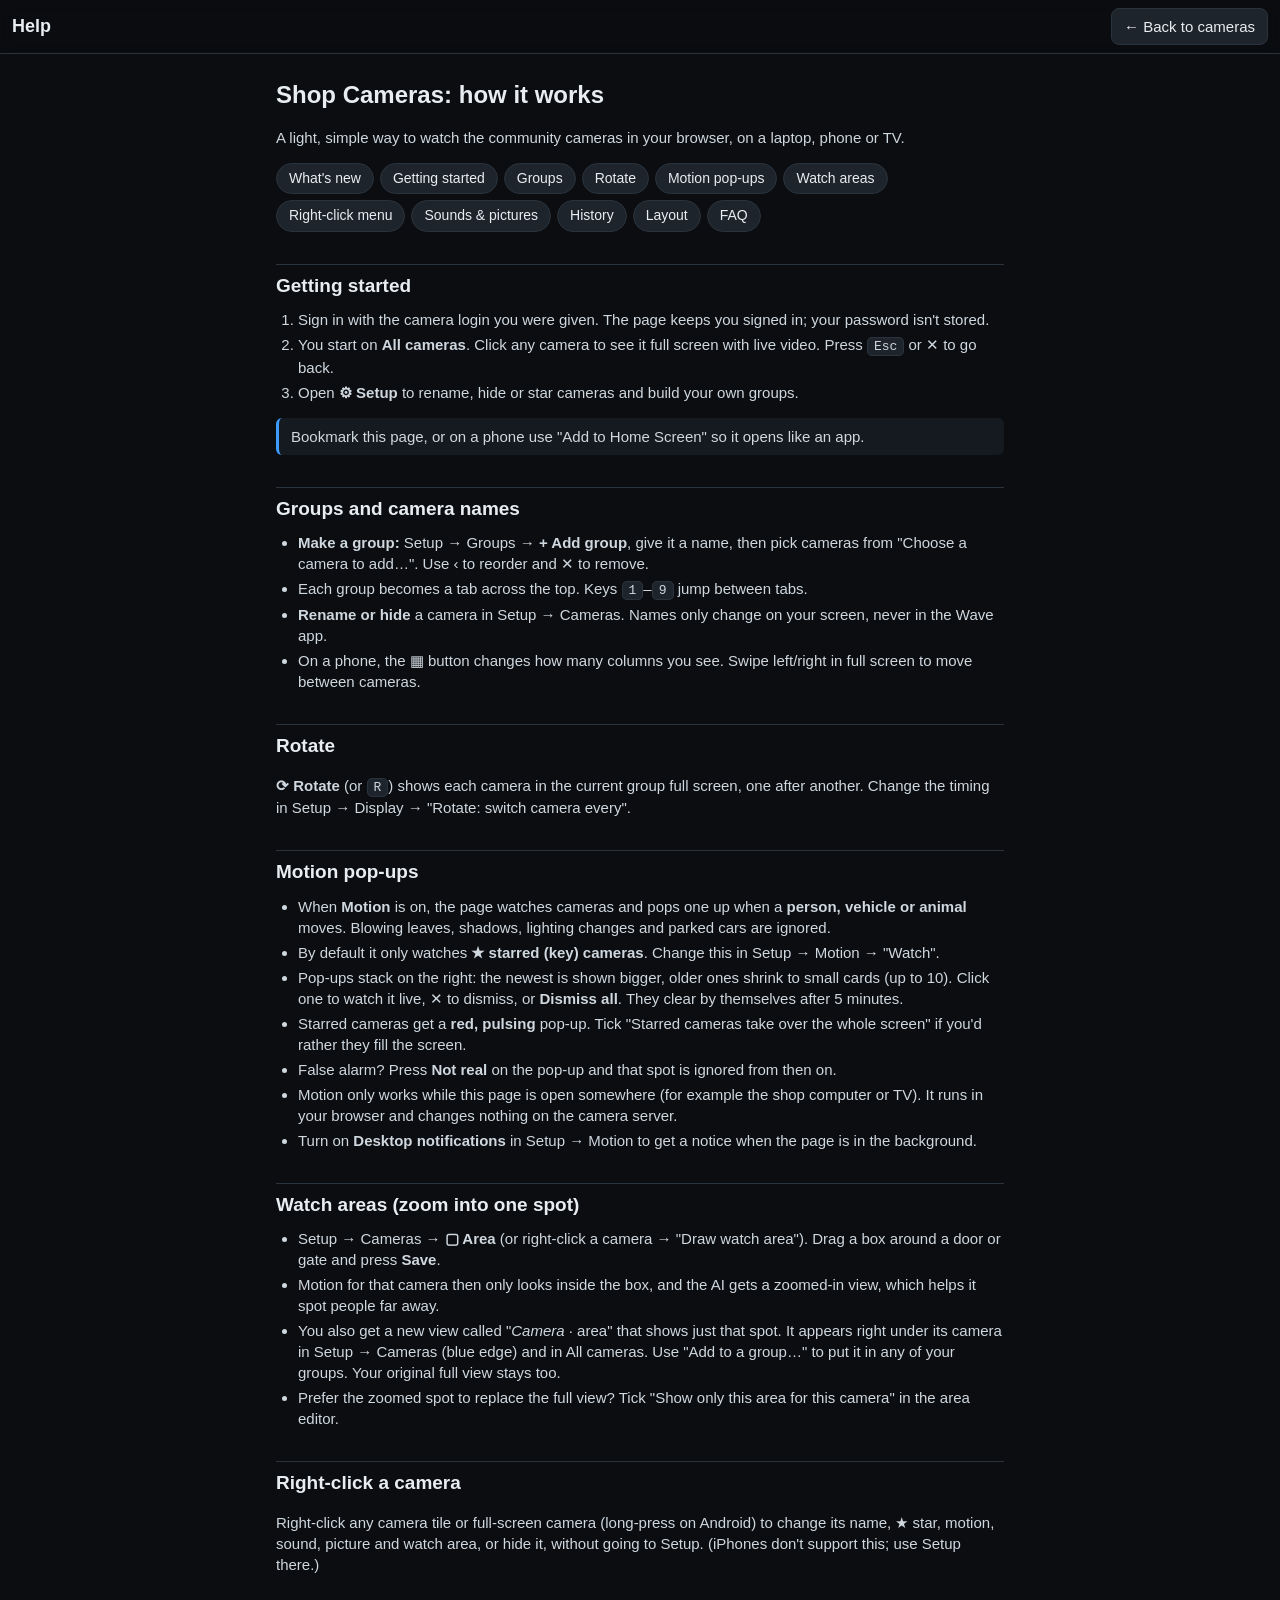
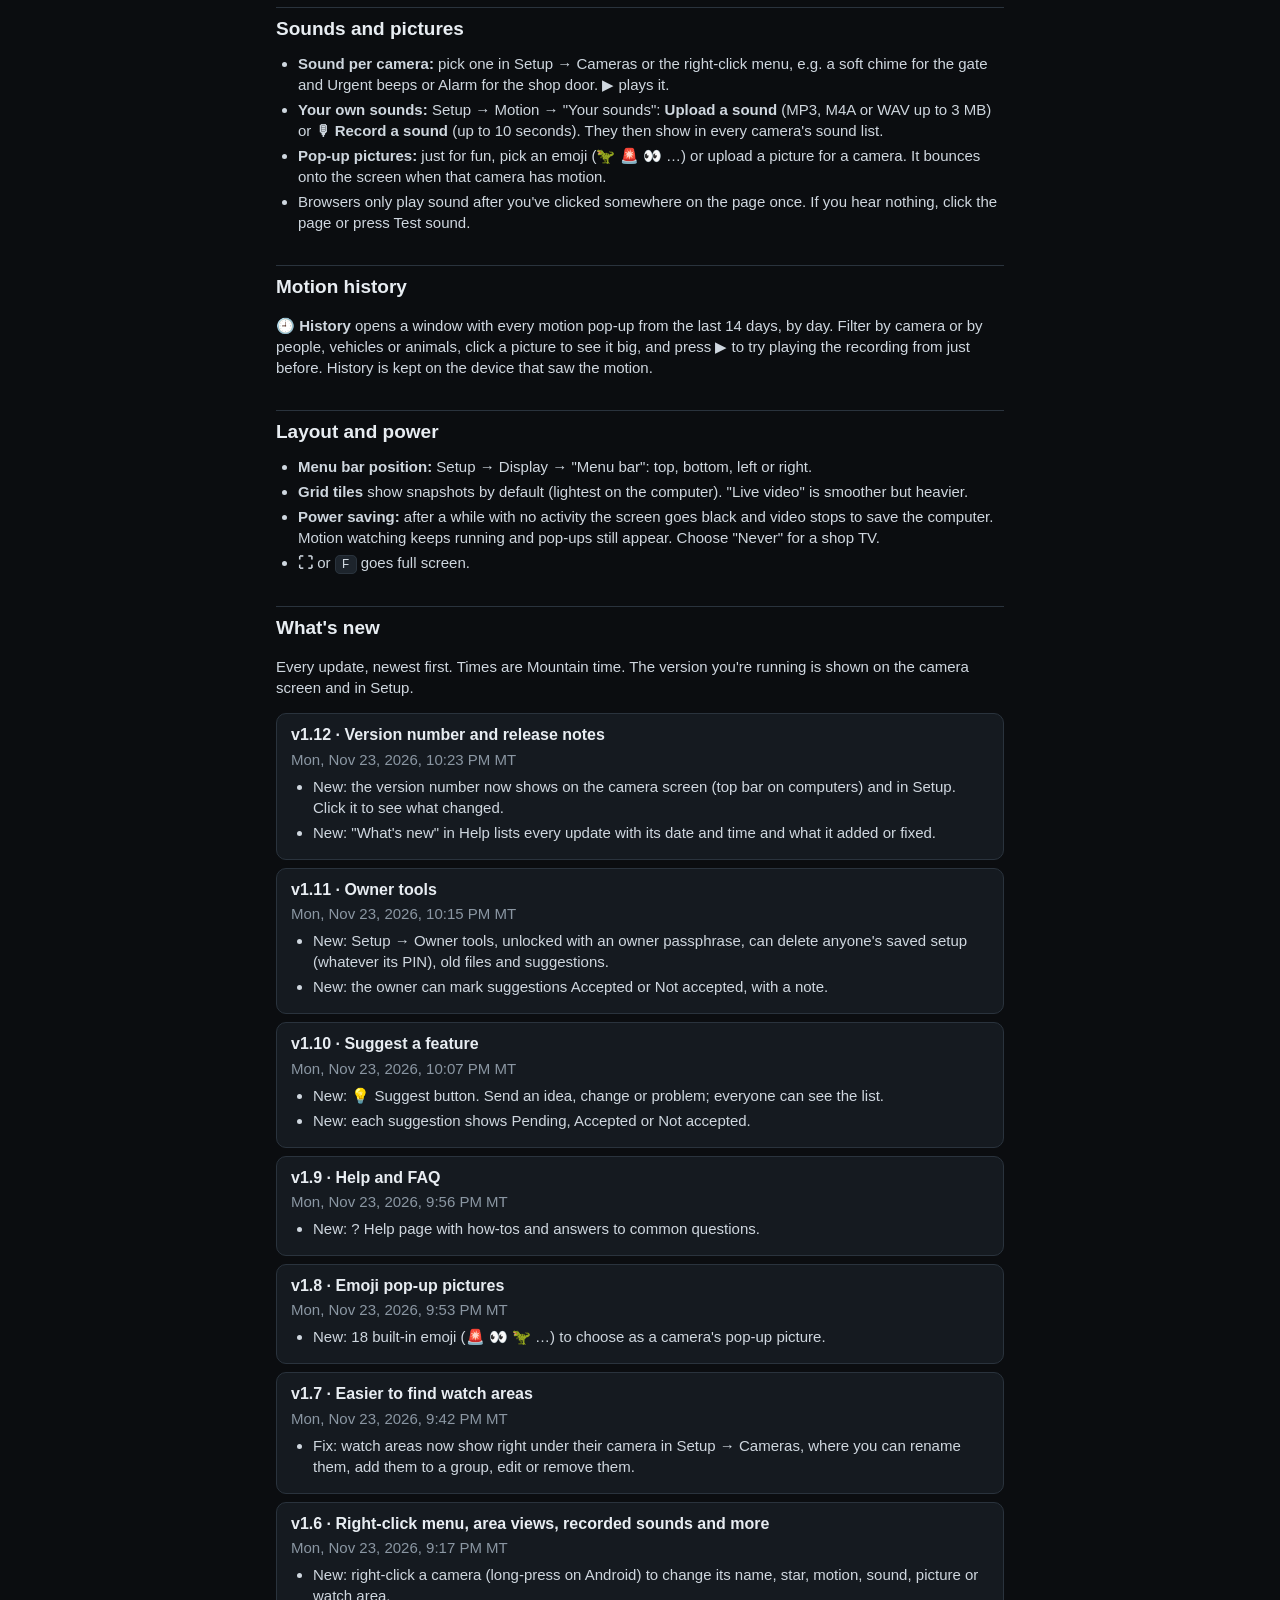
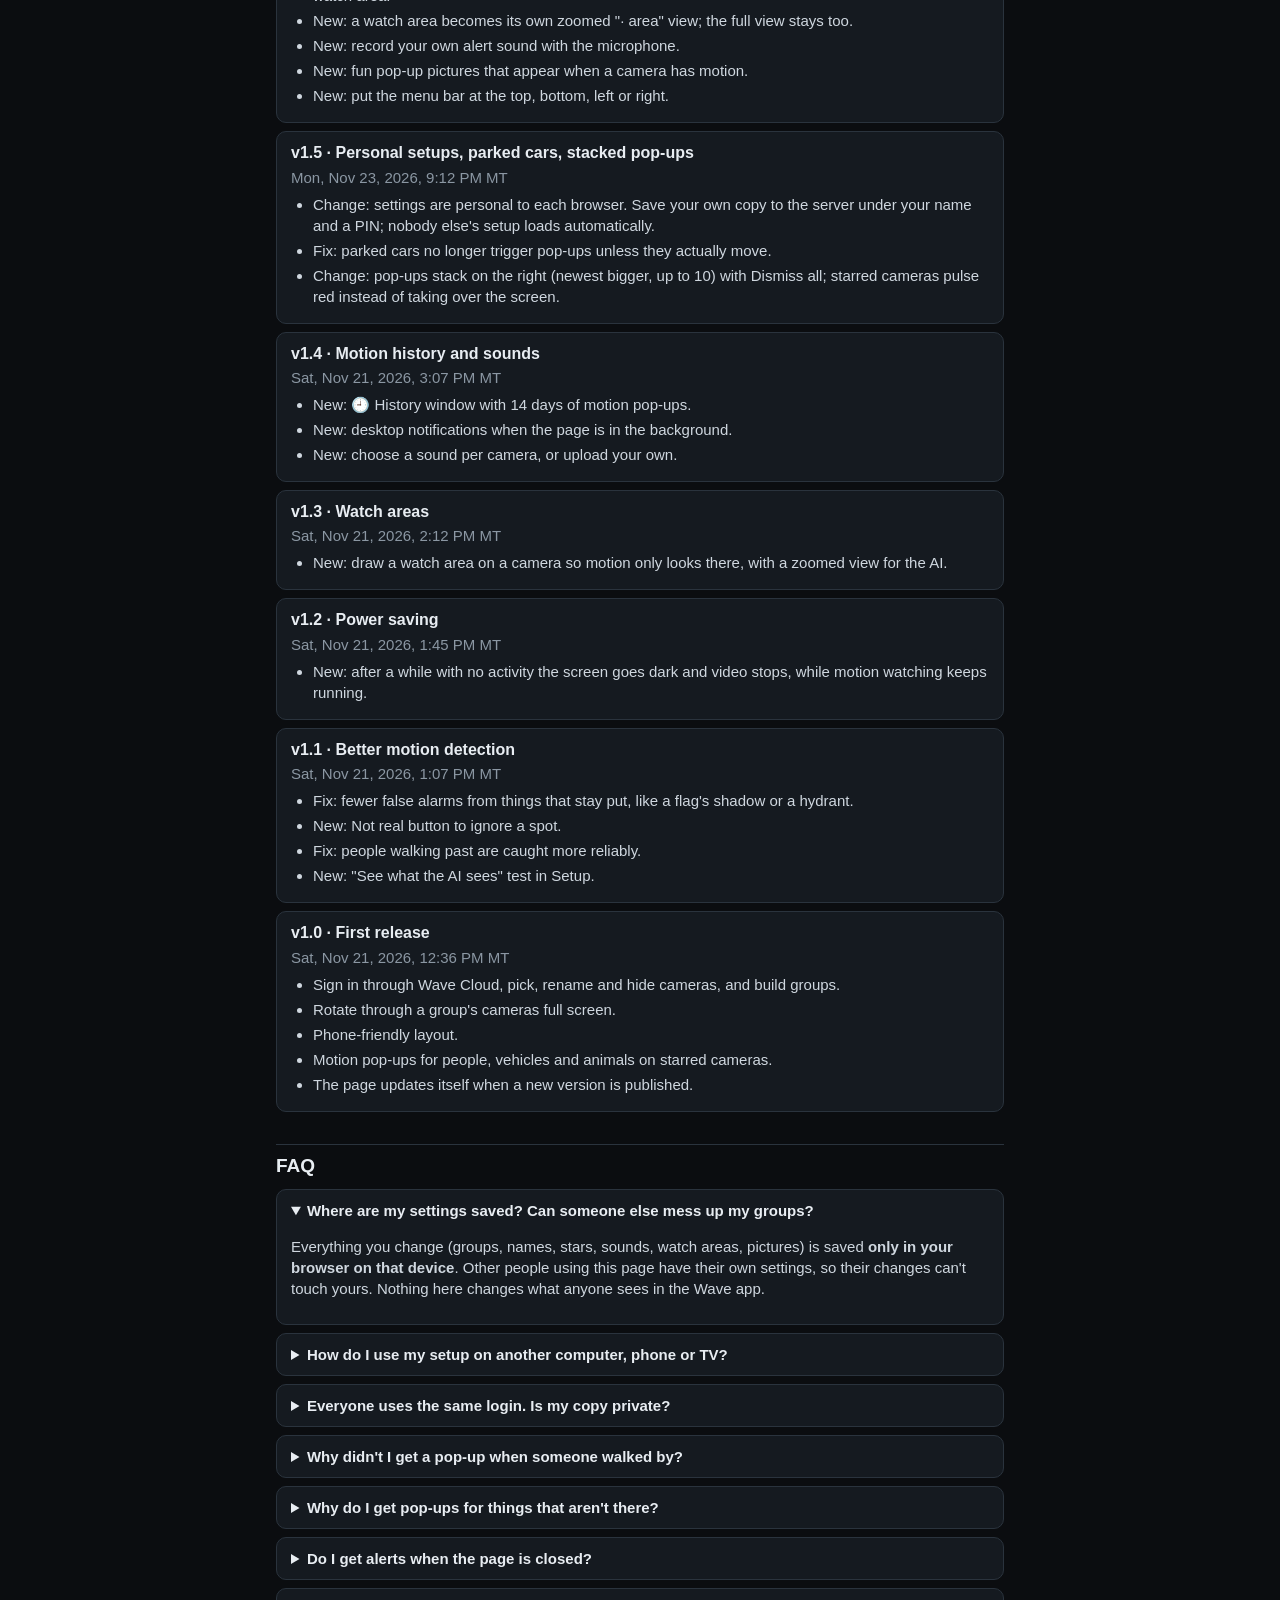
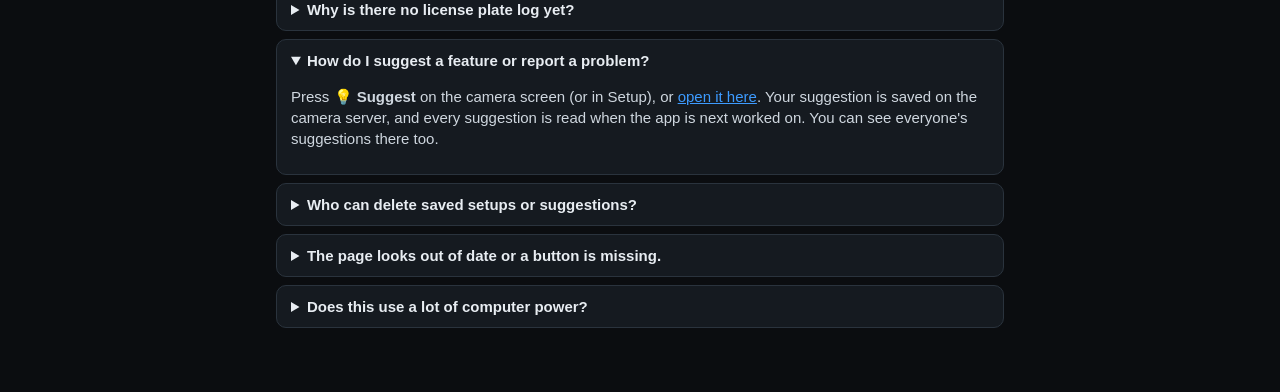
==== commit f35448a3: "v1.12: visible version number and release notes in Help; bump.sh requires a release entry Co-Authore" ====
--- a/help.html
+++ b/help.html
@@ -5,7 +5,7 @@
 <meta name="viewport" content="width=device-width, initial-scale=1, viewport-fit=cover">
 <meta name="theme-color" content="#0b0d10">
 <title>Help · Shop Cameras</title>
-<link rel="stylesheet" href="style.css?v=20261124051530">
+<link rel="stylesheet" href="style.css?v=20261124052322">
 <style>
   body { min-height: 100%; }
   .help { max-width: 760px; margin: 0 auto; padding: 16px; padding-bottom: 60px; }
@@ -24,6 +24,9 @@
   .help details[open] summary { margin-bottom: 6px; }
   .help .note { background: var(--panel); border-left: 3px solid var(--accent); padding: 8px 12px; border-radius: 6px; }
   .help a { color: var(--accent); }
+  .rel { background: var(--panel); border: 1px solid var(--line); border-radius: 10px; padding: 10px 14px; margin: 8px 0; }
+  .rel h3 { margin: 0 0 2px; }
+  .rel ul { margin-top: 6px; }
 </style>
 </head>
 <body>
@@ -35,7 +38,7 @@
   <h1>Shop Cameras: how it works</h1>
   <p class="muted">A light, simple way to watch the community cameras in your browser, on a laptop, phone or TV.</p>
   <nav class="toc">
-    <a href="#start">Getting started</a><a href="#groups">Groups</a><a href="#rotate">Rotate</a>
+    <a href="#releases">What's new</a>    <a href="#start">Getting started</a><a href="#groups">Groups</a><a href="#rotate">Rotate</a>
     <a href="#motion">Motion pop-ups</a><a href="#areas">Watch areas</a><a href="#menu">Right-click menu</a>
     <a href="#sounds">Sounds &amp; pictures</a><a href="#history">History</a><a href="#layout">Layout</a><a href="#faq">FAQ</a>
   </nav>
@@ -100,6 +103,10 @@
     <li><b>⛶</b> or <kbd>F</kbd> goes full screen.</li>
   </ul>
 
+  <h2 id="releases">What's new</h2>
+  <p class="muted">Every update, newest first. Times are Mountain time. The version you're running is shown on the camera screen and in Setup.</p>
+  <div id="relList" class="rel-list">Loading…</div>
+
   <h2 id="faq">FAQ</h2>
   <details open><summary>Where are my settings saved? Can someone else mess up my groups?</summary>
     <p>Everything you change (groups, names, stars, sounds, watch areas, pictures) is saved <b>only in your browser on that device</b>. Other people using this page have their own settings, so their changes can't touch yours. Nothing here changes what anyone sees in the Wave app.</p>
@@ -135,6 +142,21 @@
     <p>Snapshot tiles and motion on starred cameras are light. Live video tiles and watching all cameras use more. If the fan spins up, switch tiles to Snapshots and watch only starred cameras.</p>
   </details>
 </main>
+<script>
+fetch('releases.json?t=' + Date.now()).then(r => r.json()).then(list => {
+  const box = document.getElementById('relList'); box.textContent = '';
+  for (const r of list) {
+    const d = r.date ? new Date(r.date).toLocaleString('en-US', { timeZone: 'America/Denver', weekday: 'short', month: 'short', day: 'numeric', year: 'numeric', hour: 'numeric', minute: '2-digit' }) + ' MT' : 'Coming soon';
+    const sec = document.createElement('div'); sec.className = 'rel';
+    const h = document.createElement('h3'); h.textContent = `v${r.version} · ${r.title}`;
+    const m = document.createElement('div'); m.className = 'muted'; m.textContent = d;
+    const ul = document.createElement('ul');
+    for (const it of r.items) { const li = document.createElement('li'); li.textContent = it; ul.appendChild(li); }
+    sec.append(h, m, ul); box.appendChild(sec);
+  }
+  if (location.hash === '#releases') document.getElementById('releases').scrollIntoView();
+}).catch(() => { document.getElementById('relList').textContent = 'Could not load the release notes.'; });
+</script>
 <script>document.getElementById('back').onclick = () => { if (window.opener) window.close(); else location.href = './'; };</script>
 </body>
 </html>
--- a/style.css
+++ b/style.css
@@ -325,3 +325,9 @@
 .own-t { min-width: 0; flex: 1 1 260px; word-break: break-word; }
 .own-btns { display: flex; flex-wrap: wrap; gap: 6px; }
 .own-btns button { padding: 4px 10px; font-size: 13px; }
+
+/* Version tag */
+.ver-tag { color: var(--muted); font-size: 12px; text-decoration: none; white-space: nowrap; border: 1px solid var(--line); border-radius: 999px; padding: 2px 8px; flex: none; }
+.ver-tag:hover { color: var(--text); border-color: var(--accent); }
+@media (max-width: 520px) { .ver-bar { display: none; } }
+body[data-bar="left"] #viewer .ver-bar, body[data-bar="right"] #viewer .ver-bar { align-self: flex-start; }
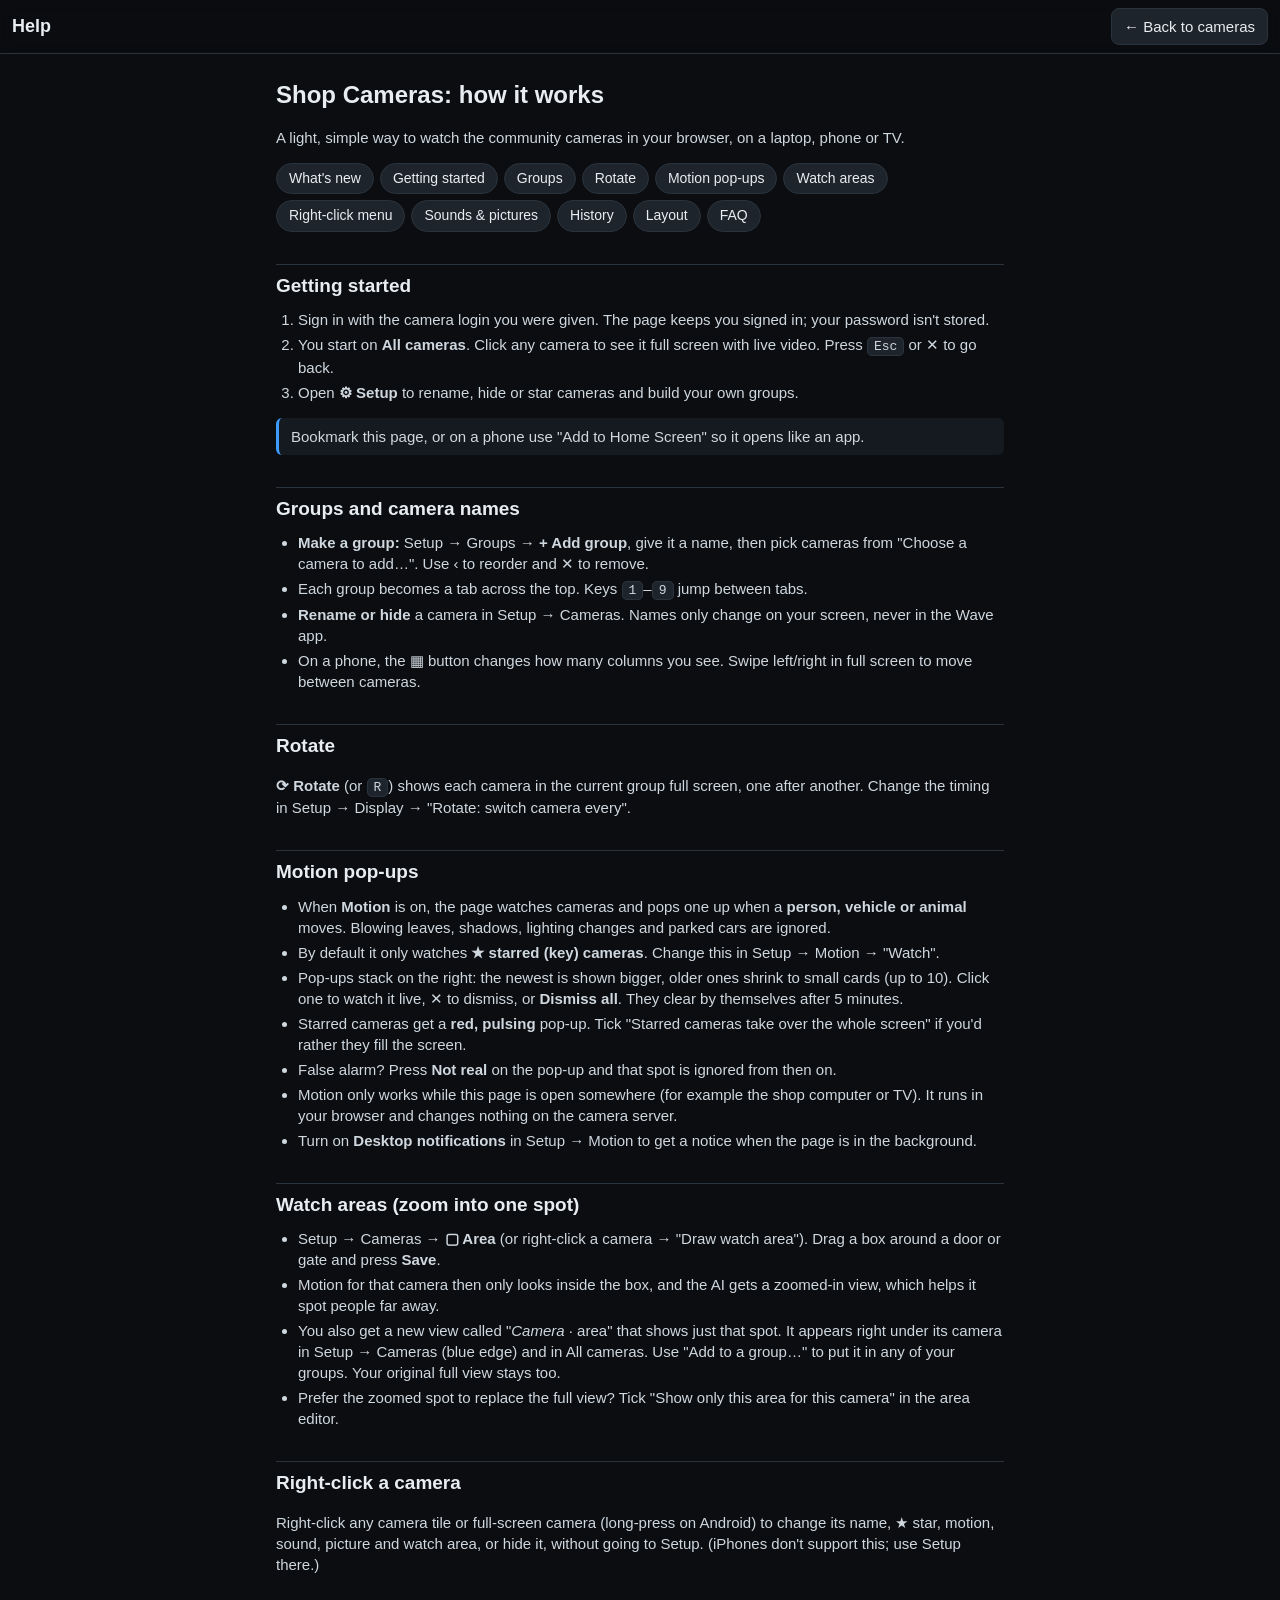
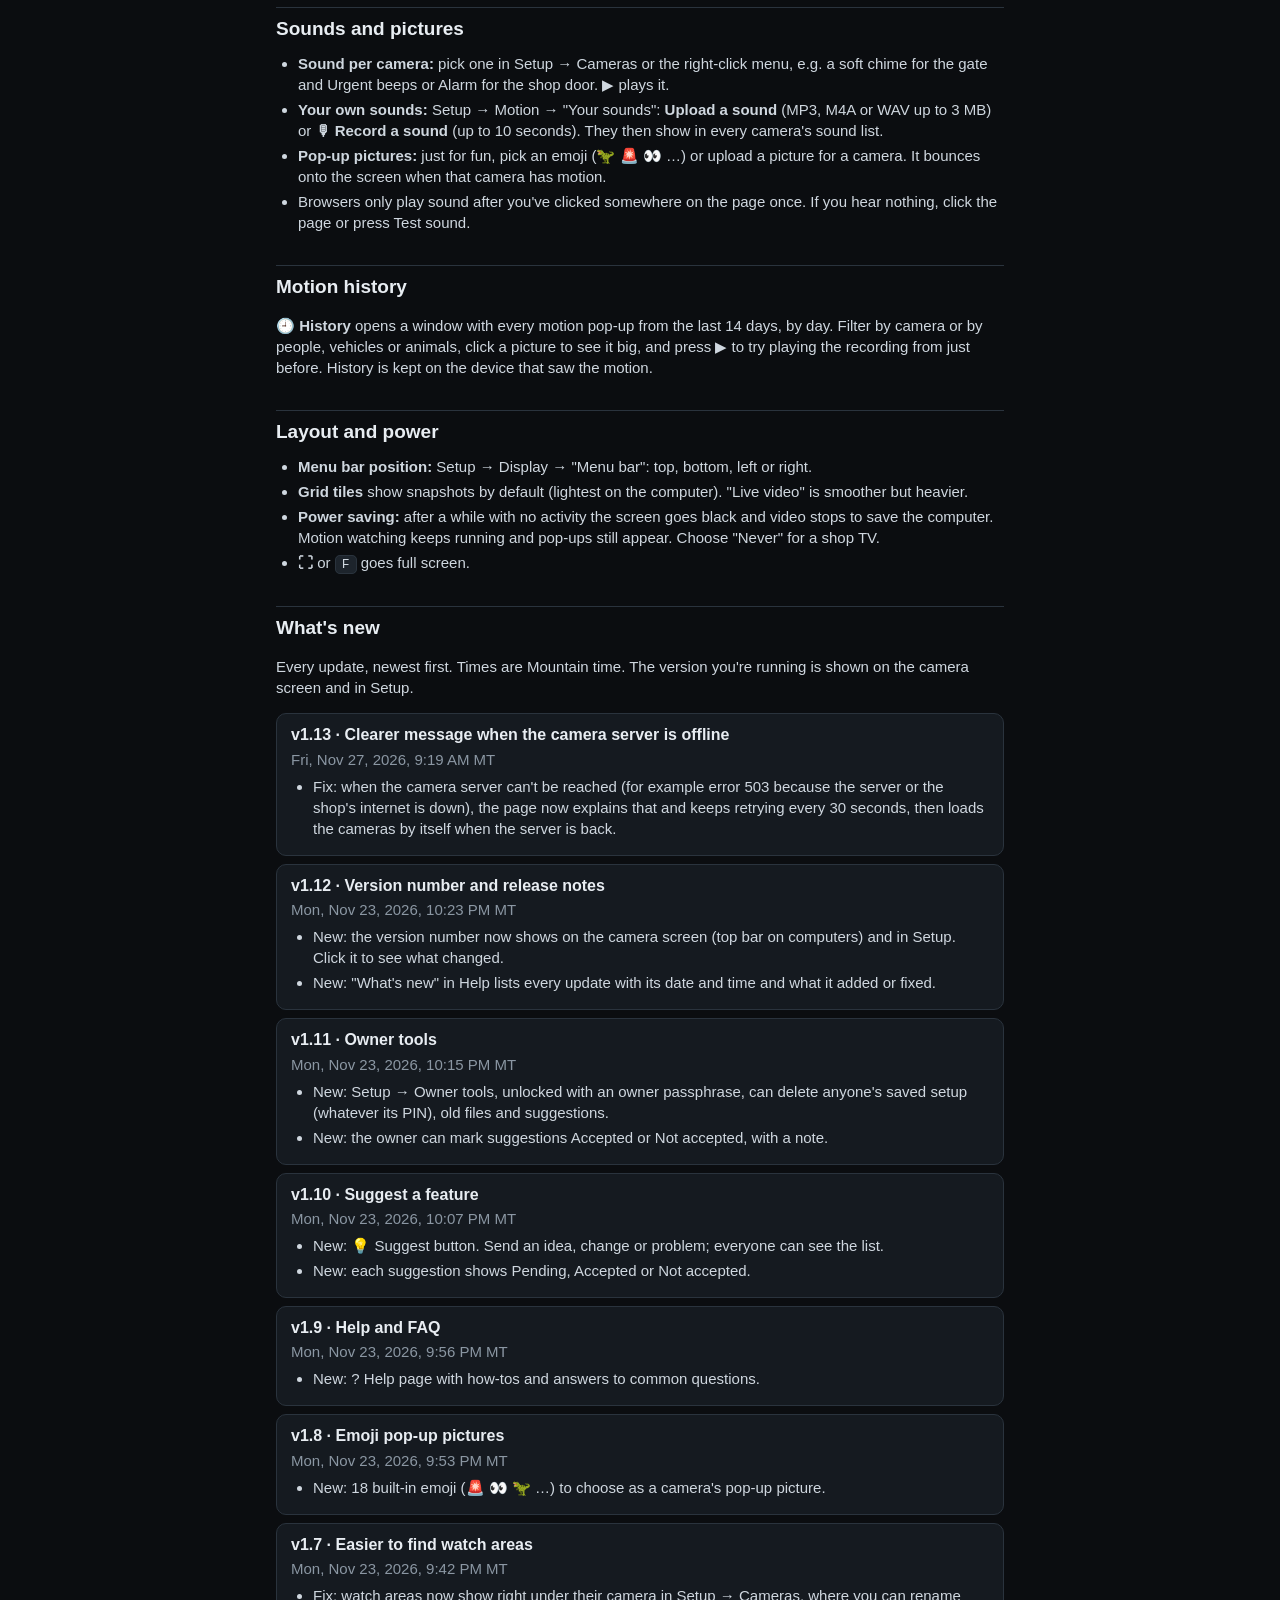
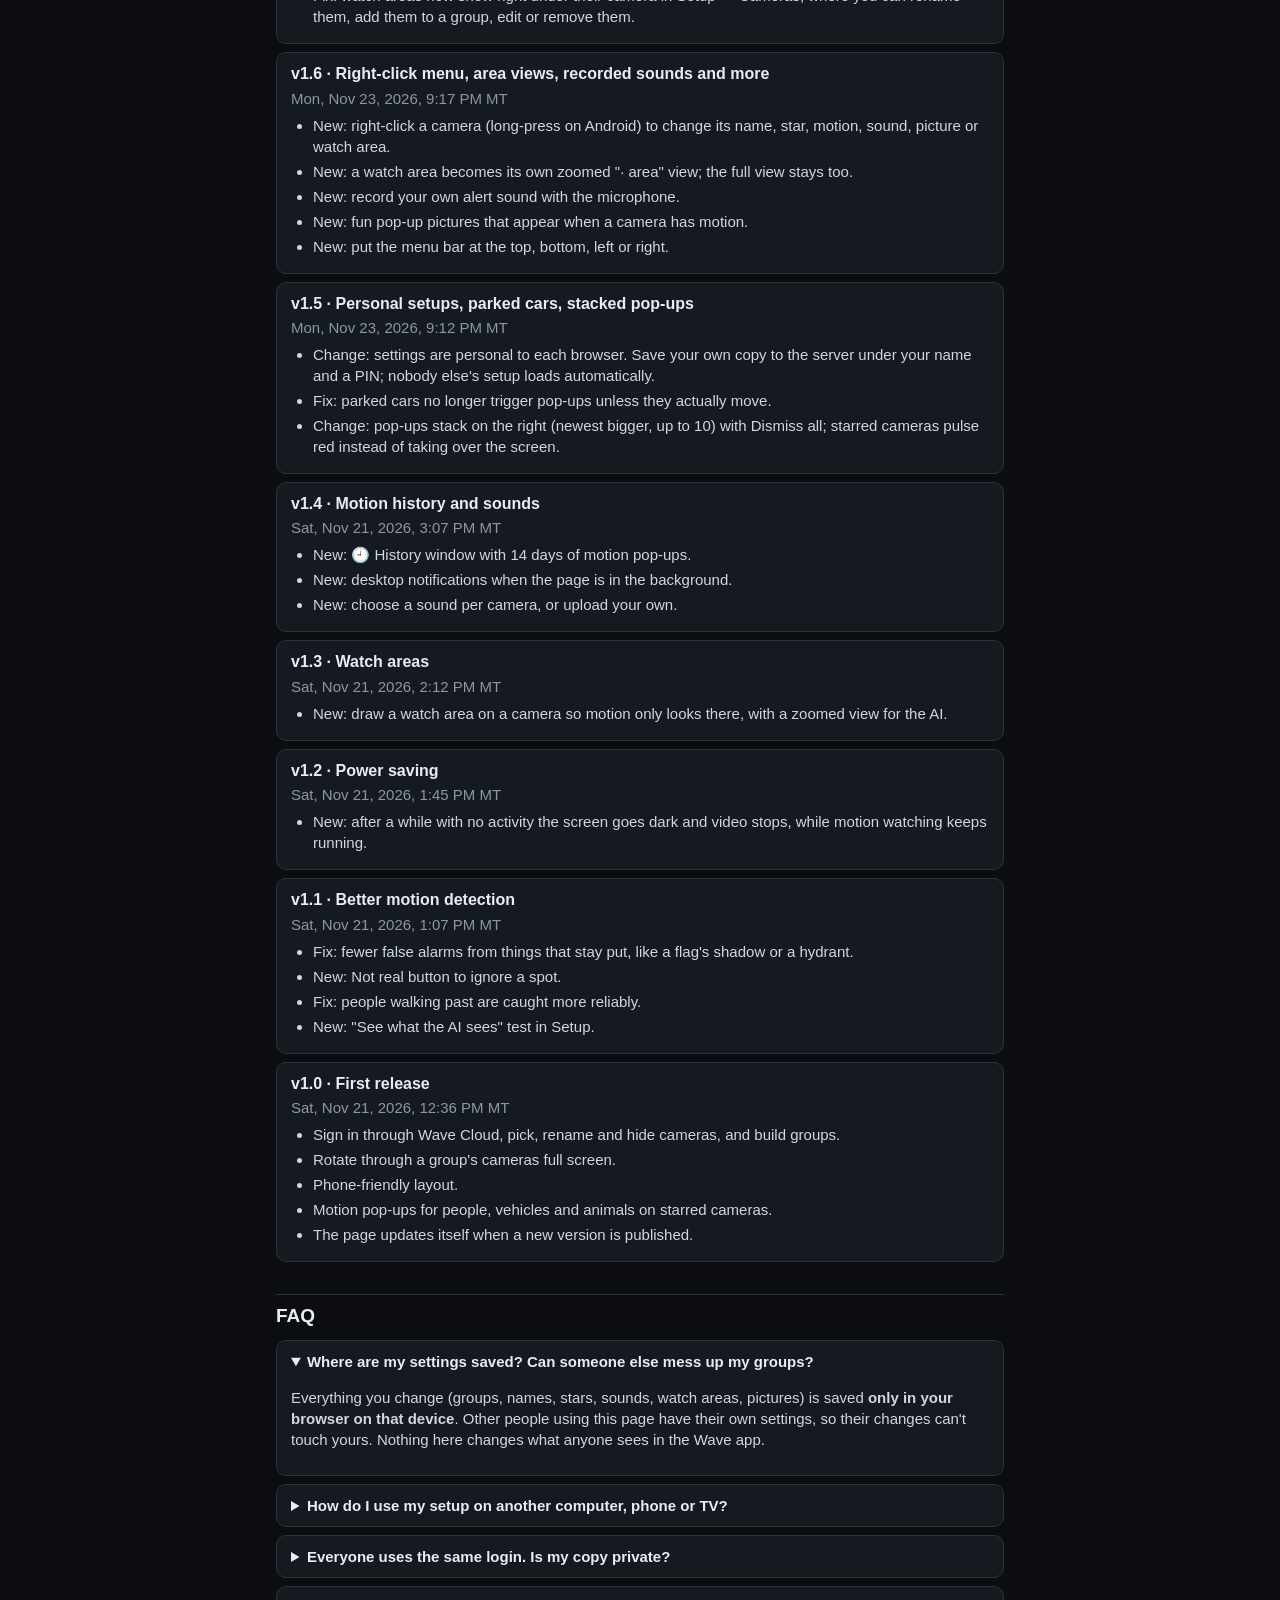
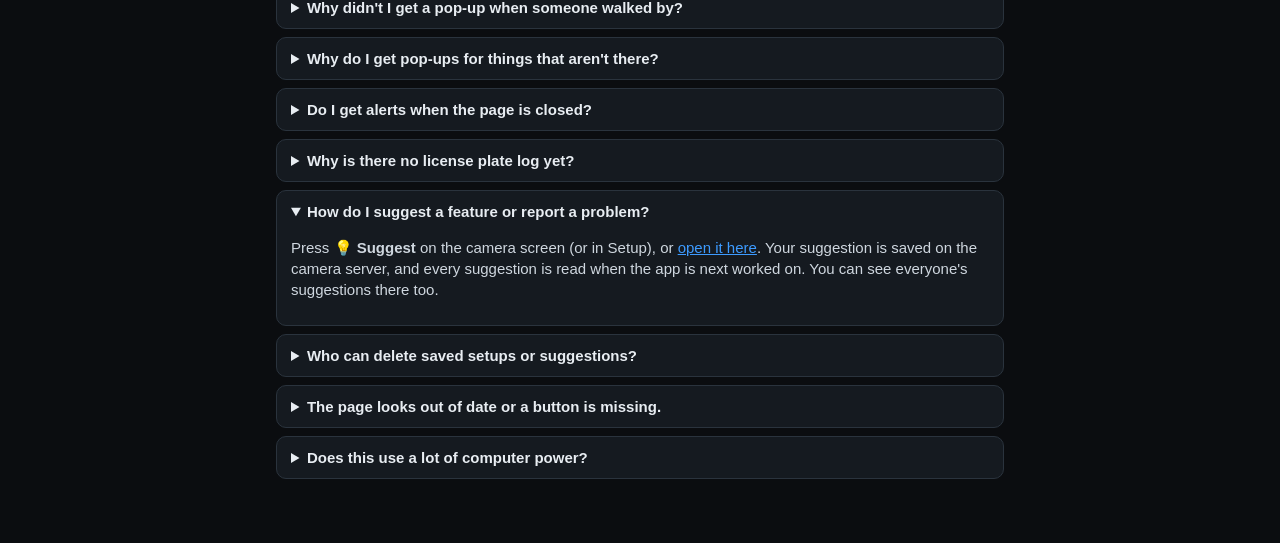
==== commit 80102a5f: "v1.13: explain when the camera server is offline and retry automatically Co-Authored-By: Claude Opus" ====
--- a/help.html
+++ b/help.html
@@ -5,7 +5,7 @@
 <meta name="viewport" content="width=device-width, initial-scale=1, viewport-fit=cover">
 <meta name="theme-color" content="#0b0d10">
 <title>Help · Shop Cameras</title>
-<link rel="stylesheet" href="style.css?v=20261124052322">
+<link rel="stylesheet" href="style.css?v=20261127161932">
 <style>
   body { min-height: 100%; }
   .help { max-width: 760px; margin: 0 auto; padding: 16px; padding-bottom: 60px; }
--- a/style.css
+++ b/style.css
@@ -331,3 +331,4 @@
 .ver-tag:hover { color: var(--text); border-color: var(--accent); }
 @media (max-width: 520px) { .ver-bar { display: none; } }
 body[data-bar="left"] #viewer .ver-bar, body[data-bar="right"] #viewer .ver-bar { align-self: flex-start; }
+.status { max-width: min(640px, calc(100vw - 32px)); white-space: normal; text-align: center; }
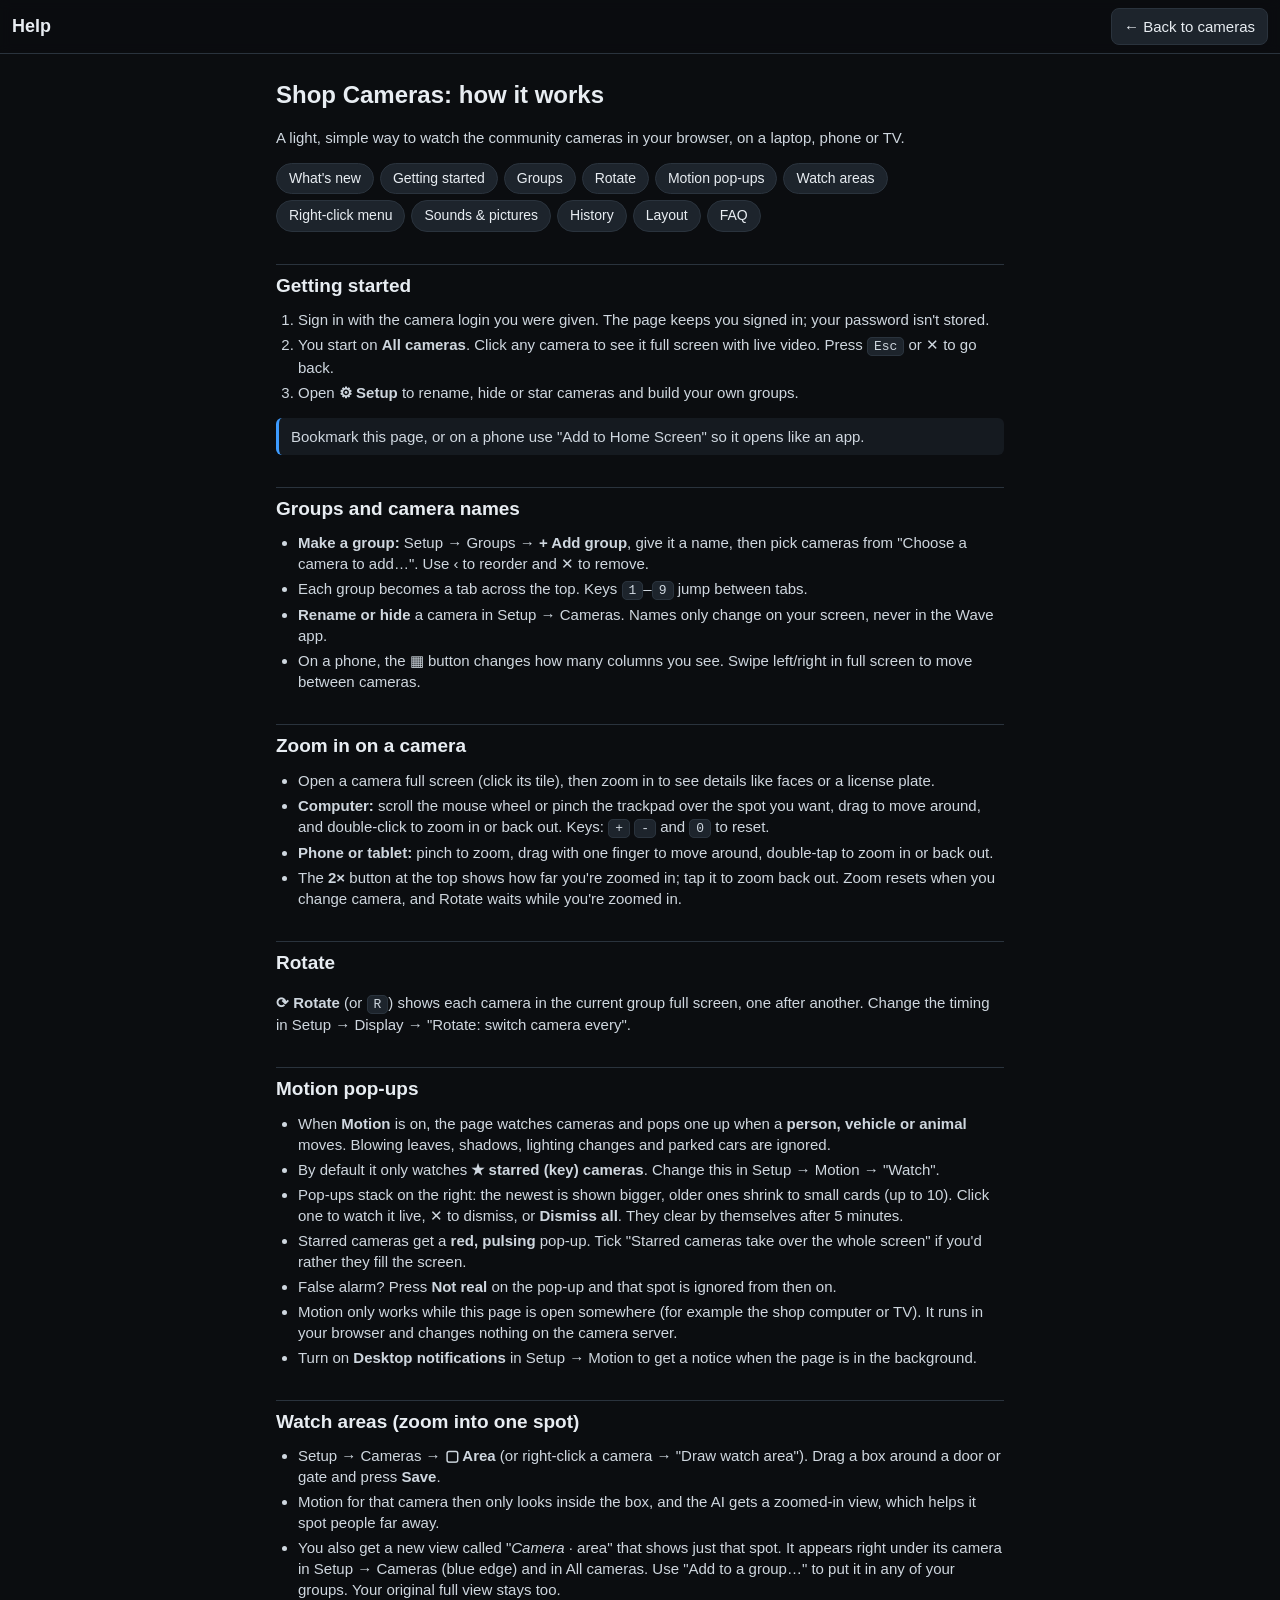
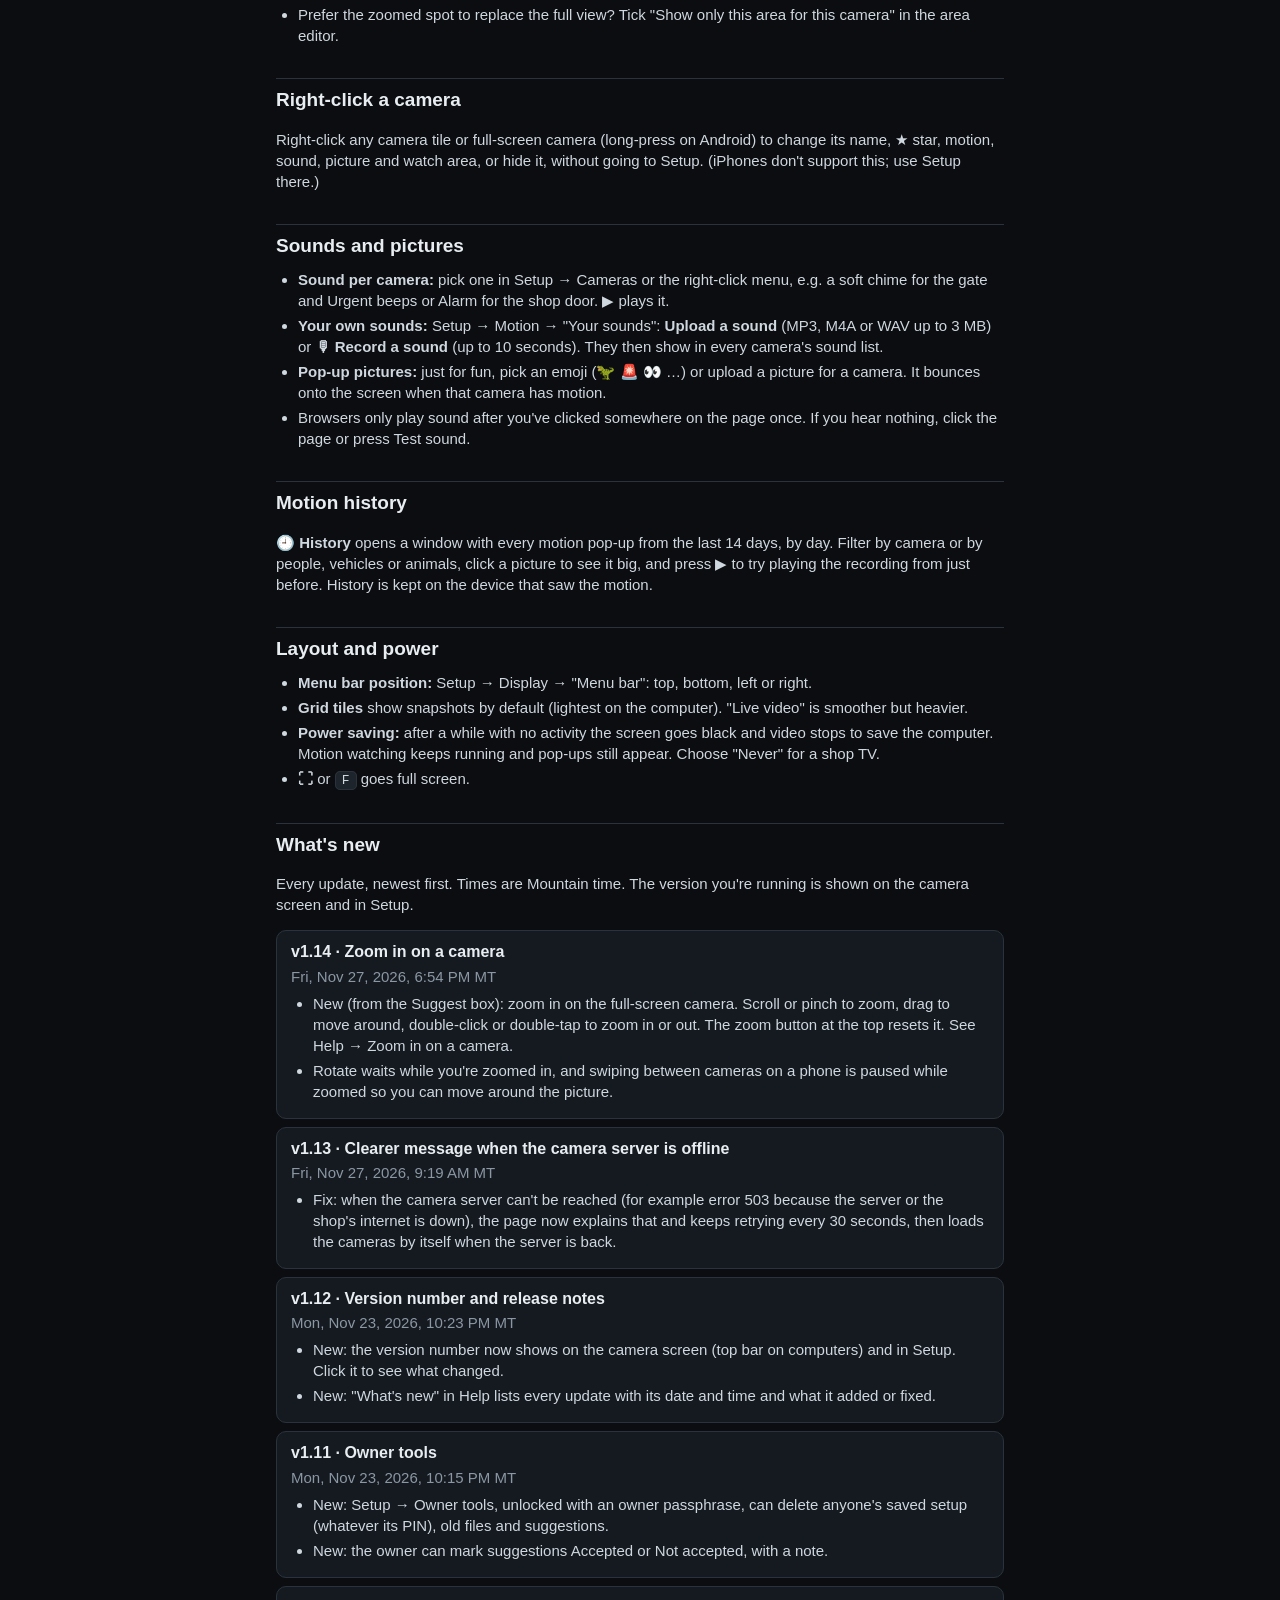
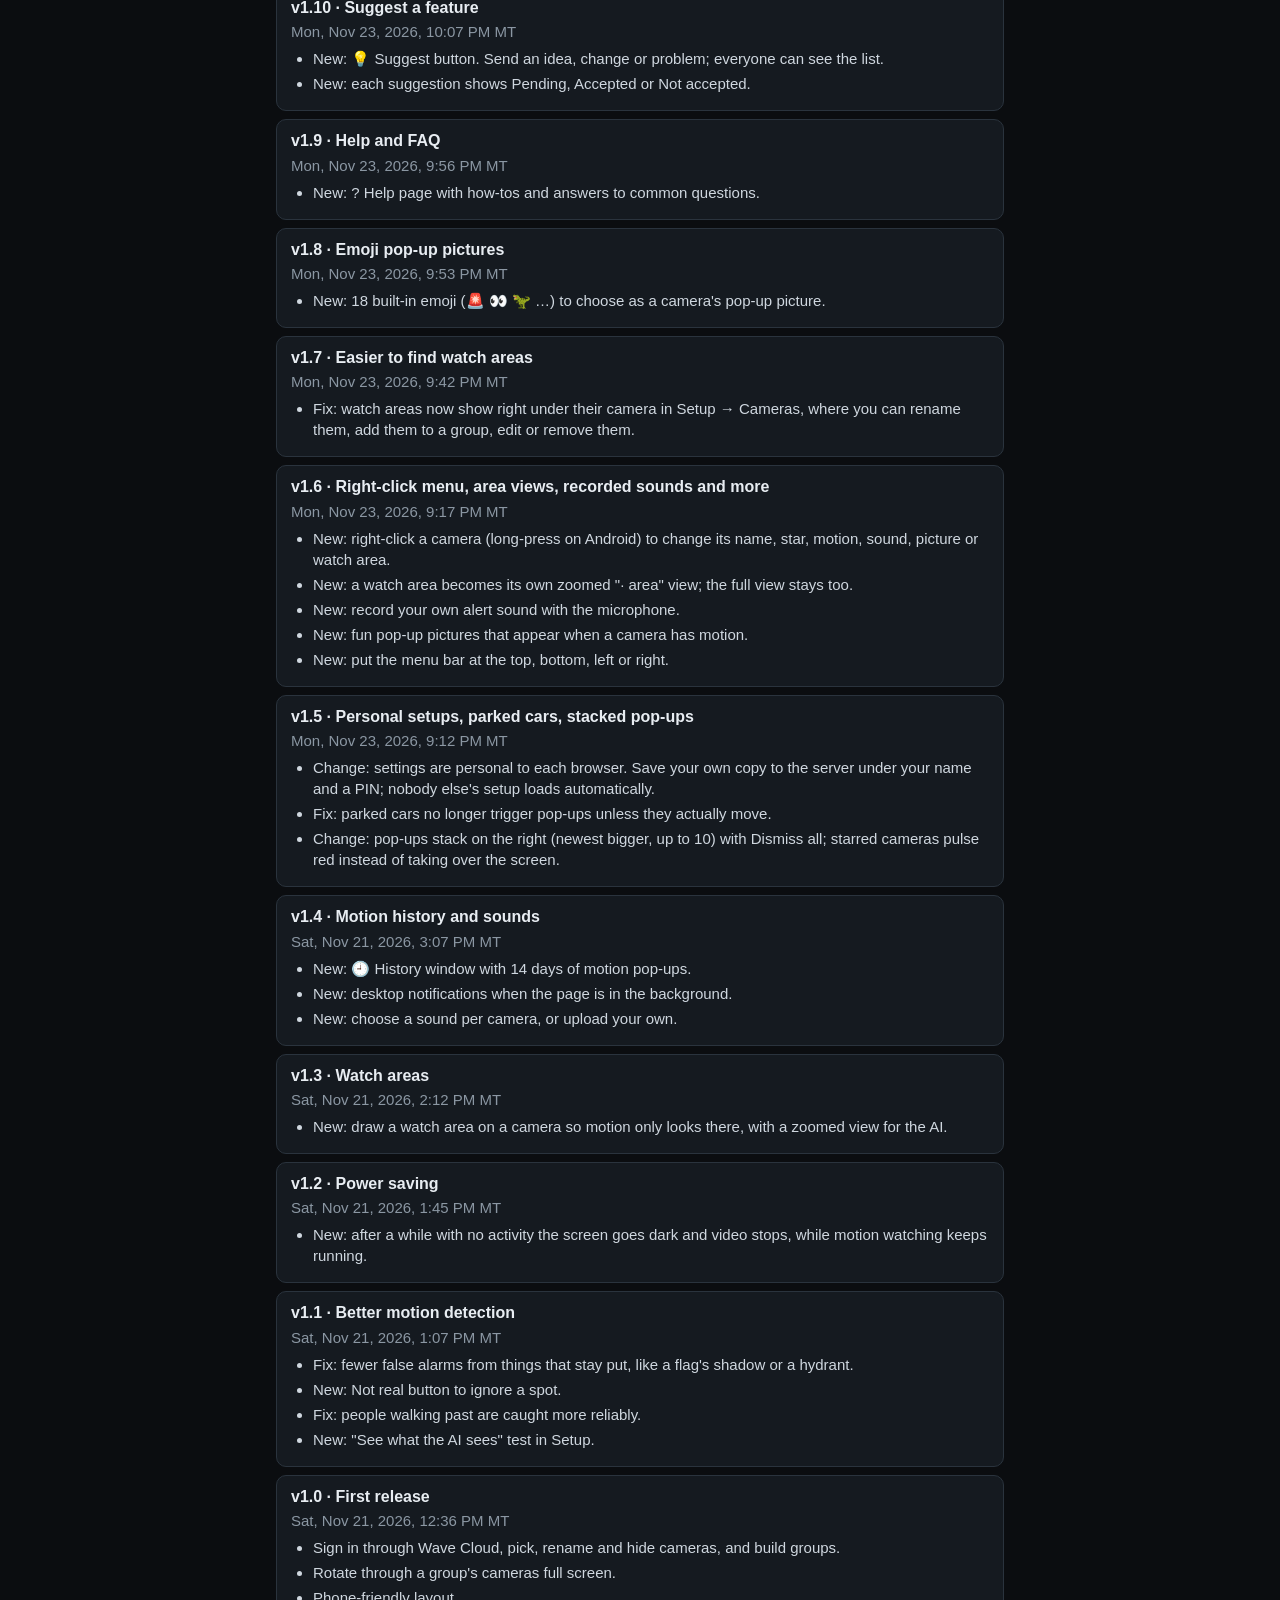
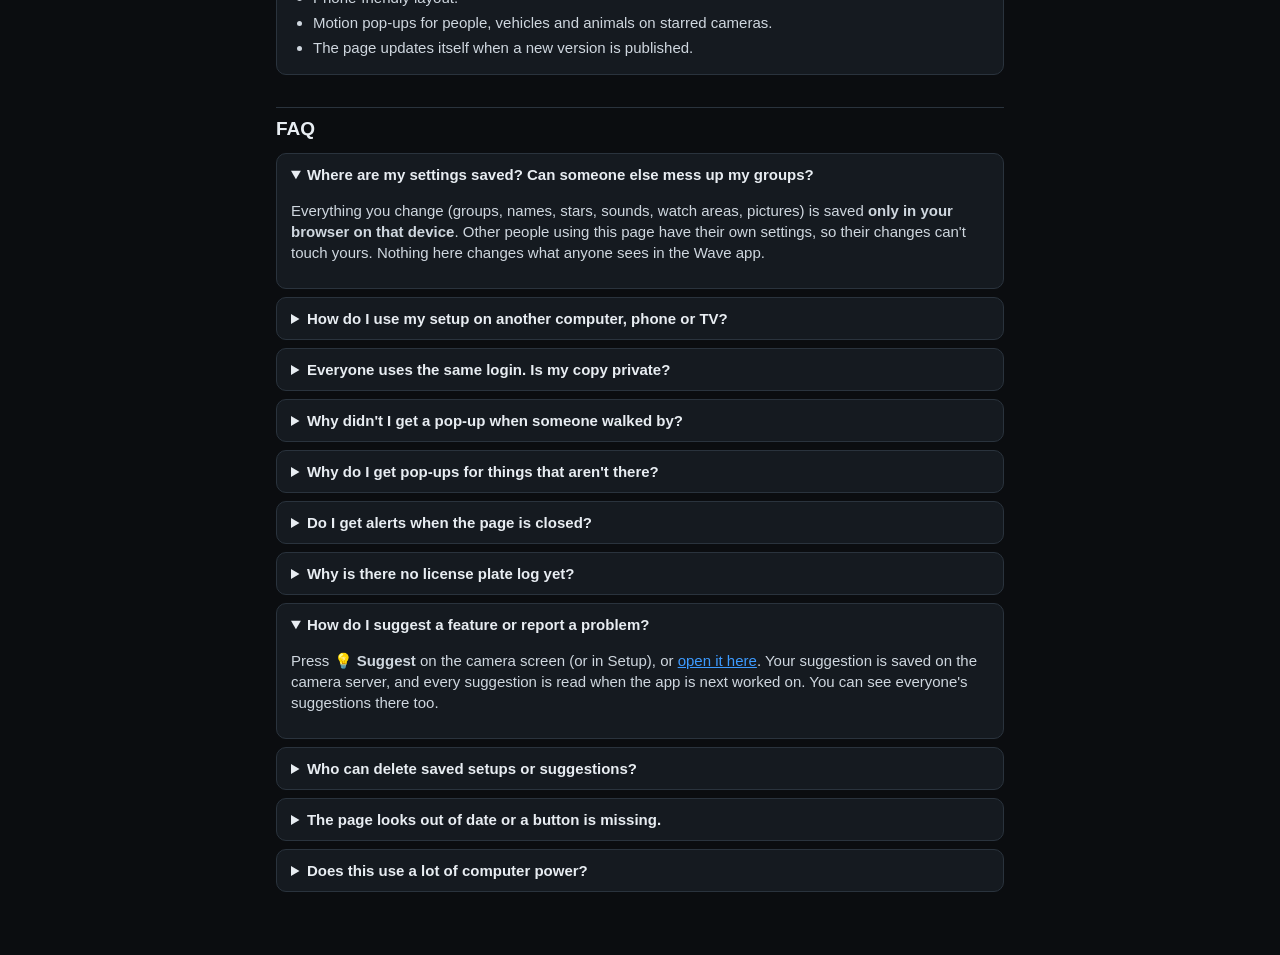
==== commit 107398d7: "v1.14: zoom in on the full-screen camera (pinch, wheel, drag, double-tap) Accepted from the Suggest " ====
--- a/help.html
+++ b/help.html
@@ -5,7 +5,7 @@
 <meta name="viewport" content="width=device-width, initial-scale=1, viewport-fit=cover">
 <meta name="theme-color" content="#0b0d10">
 <title>Help · Shop Cameras</title>
-<link rel="stylesheet" href="style.css?v=20261127161932">
+<link rel="stylesheet" href="style.css?v=20261128015424">
 <style>
   body { min-height: 100%; }
   .help { max-width: 760px; margin: 0 auto; padding: 16px; padding-bottom: 60px; }
@@ -57,6 +57,14 @@
     <li>Each group becomes a tab across the top. Keys <kbd>1</kbd>–<kbd>9</kbd> jump between tabs.</li>
     <li><b>Rename or hide</b> a camera in Setup → Cameras. Names only change on your screen, never in the Wave app.</li>
     <li>On a phone, the ▦ button changes how many columns you see. Swipe left/right in full screen to move between cameras.</li>
+  </ul>
+
+  <h2 id="zoom">Zoom in on a camera</h2>
+  <ul>
+    <li>Open a camera full screen (click its tile), then zoom in to see details like faces or a license plate.</li>
+    <li><b>Computer:</b> scroll the mouse wheel or pinch the trackpad over the spot you want, drag to move around, and double-click to zoom in or back out. Keys: <kbd>+</kbd> <kbd>-</kbd> and <kbd>0</kbd> to reset.</li>
+    <li><b>Phone or tablet:</b> pinch to zoom, drag with one finger to move around, double-tap to zoom in or back out.</li>
+    <li>The <b>2×</b> button at the top shows how far you're zoomed in; tap it to zoom back out. Zoom resets when you change camera, and Rotate waits while you're zoomed in.</li>
   </ul>
 
   <h2 id="rotate">Rotate</h2>
--- a/style.css
+++ b/style.css
@@ -332,3 +332,9 @@
 @media (max-width: 520px) { .ver-bar { display: none; } }
 body[data-bar="left"] #viewer .ver-bar, body[data-bar="right"] #viewer .ver-bar { align-self: flex-start; }
 .status { max-width: min(640px, calc(100vw - 32px)); white-space: normal; text-align: center; }
+
+/* Free zoom on the full-screen camera (zoom.js) */
+.pan { position: absolute; inset: 0; transform-origin: 0 0; touch-action: none; }
+.single.zooming .pan { cursor: grab; }
+.single.zooming.dragging .pan { cursor: grabbing; }
+#singleZoom { font-variant-numeric: tabular-nums; }
